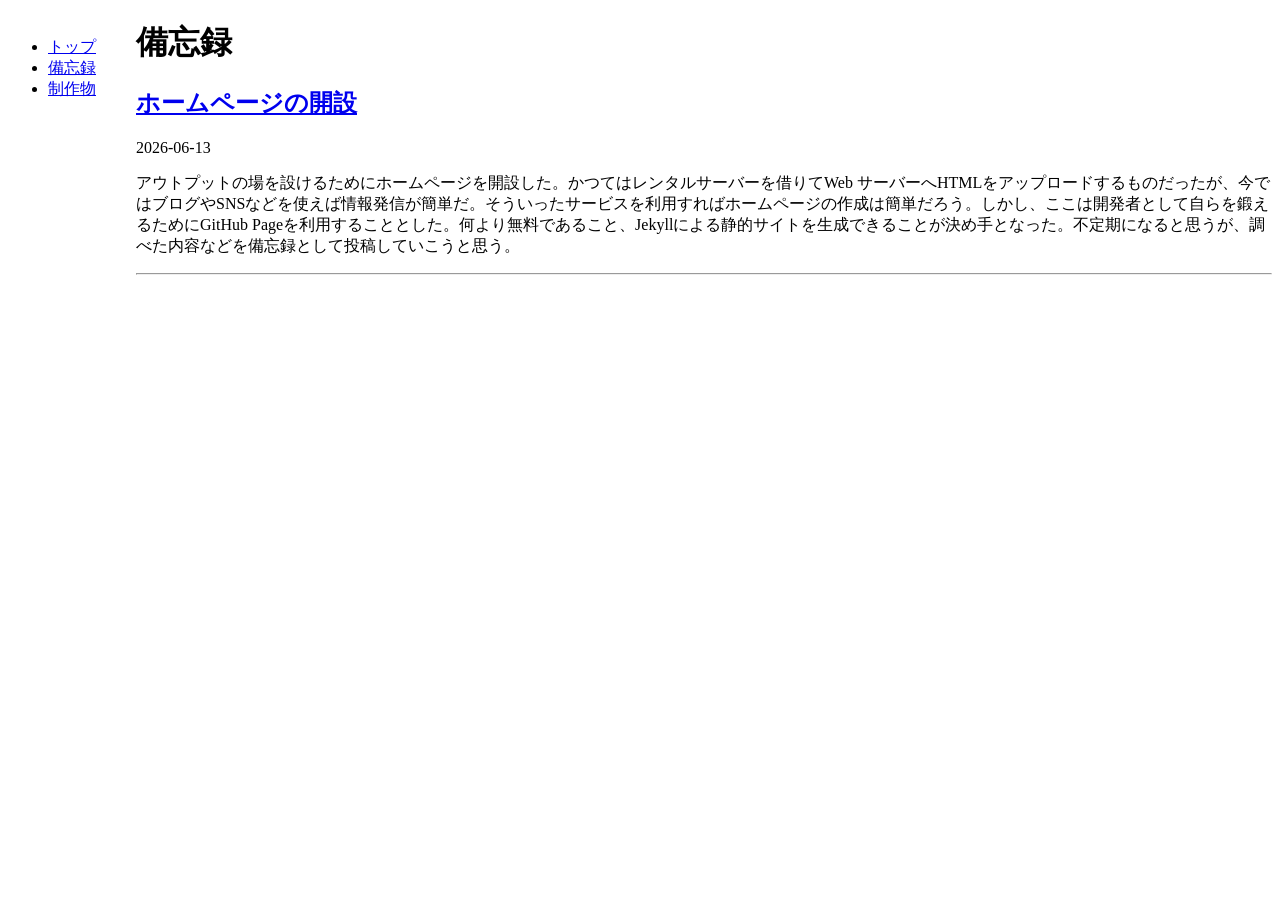
==== blog.html @ fd9753d3 "first commit" ====
<!doctype html>
<html>
<head>
<meta charset="utf-8">
<title>備忘録 - ハルのホームページ</title>
</head>
<body">
<div style="position: fixed; width: 128px;">
<nav>
<ul>

<li><a href="/">トップ</a>

<li><a href="/blog.html">備忘録</a>

<li><a href="/make.html">制作物</a>

</ul>
</nav>
</div>
<div style="padding-left: 128px;">
<h1>備忘録</h1>

<h2><a href="/2026/06/13/first-post.html">ホームページの開設</a></h2>
2026-06-13
<p>アウトプットの場を設けるためにホームページを開設した。かつてはレンタルサーバーを借りてWeb
サーバーへHTMLをアップロードするものだったが、今ではブログやSNSなどを使えば情報発信が簡単だ。そういったサービスを利用すればホームページの作成は簡単だろう。しかし、ここは開発者として自らを鍛えるためにGitHub Pageを利用することとした。何より無料であること、Jekyllによる静的サイトを生成できることが決め手となった。不定期になると思うが、調べた内容などを備忘録として投稿していこうと思う。</p>

<hr>


</div>
</body>
</html>
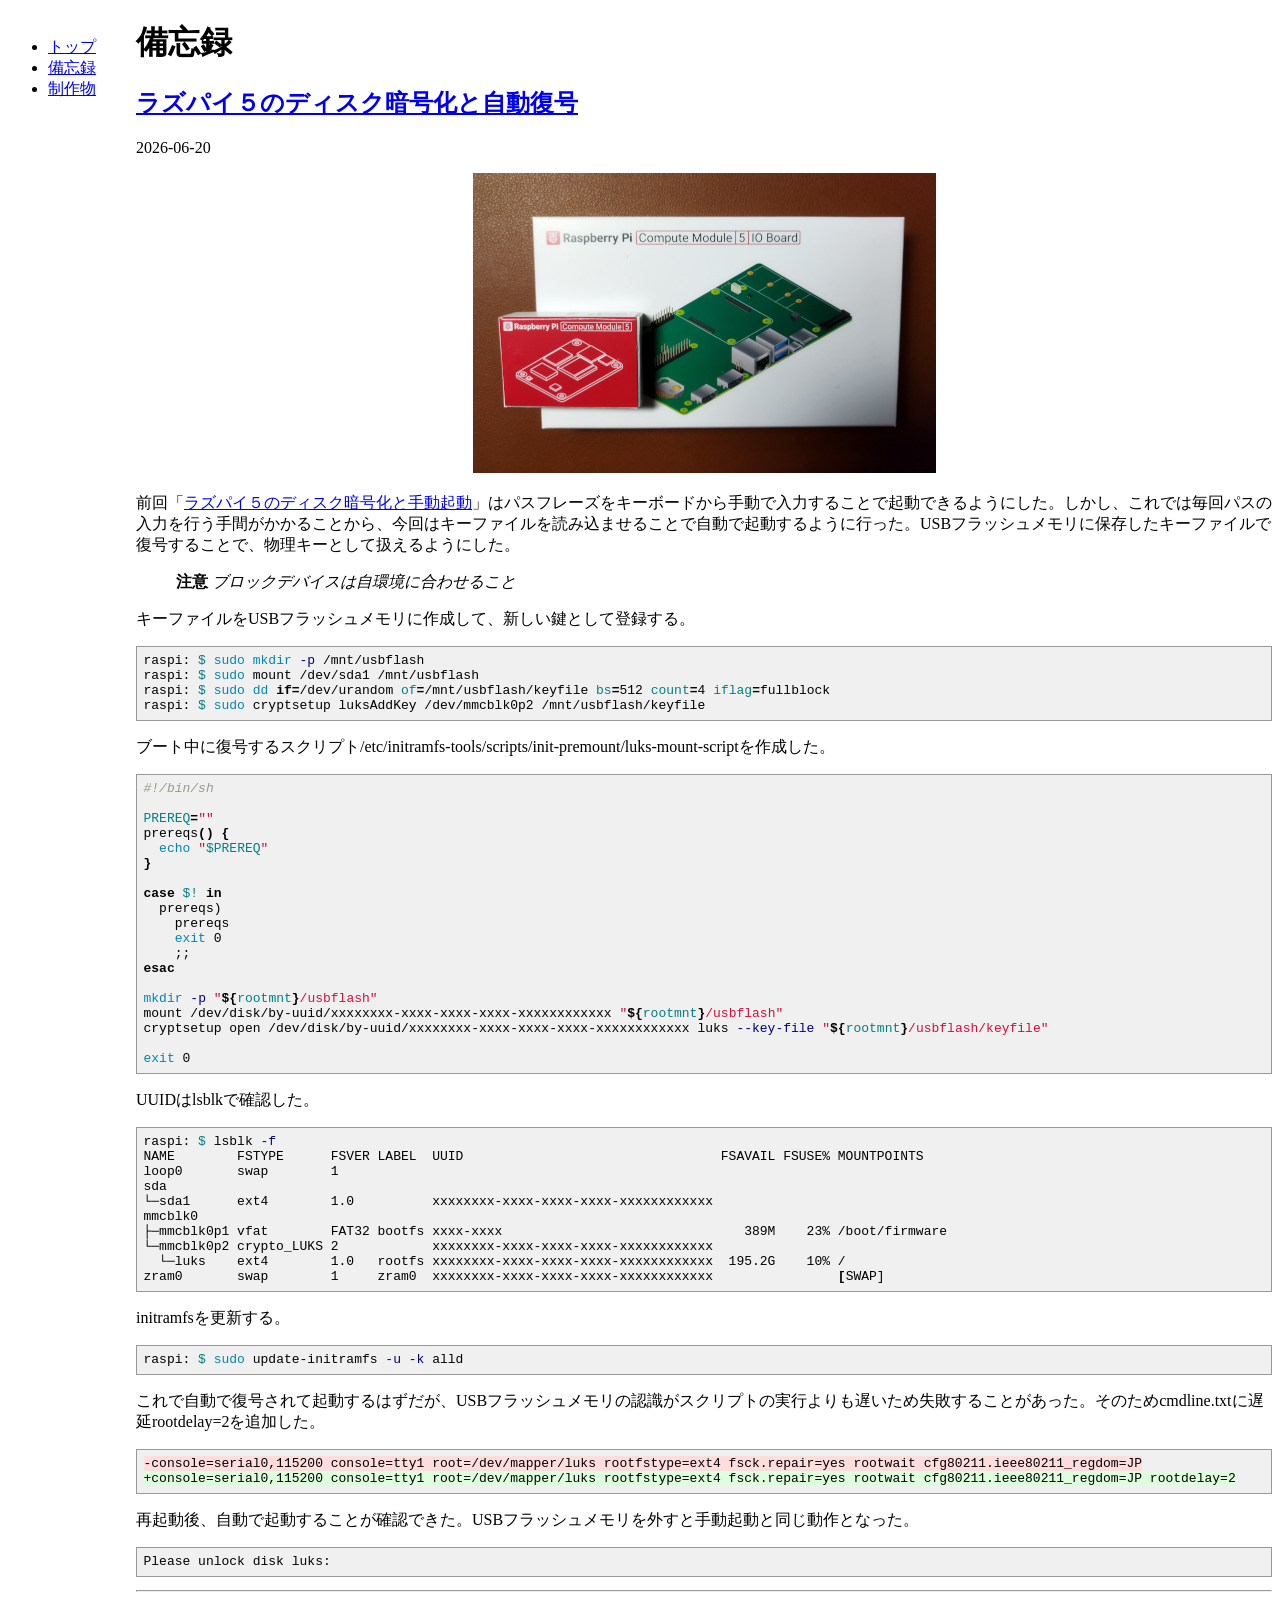
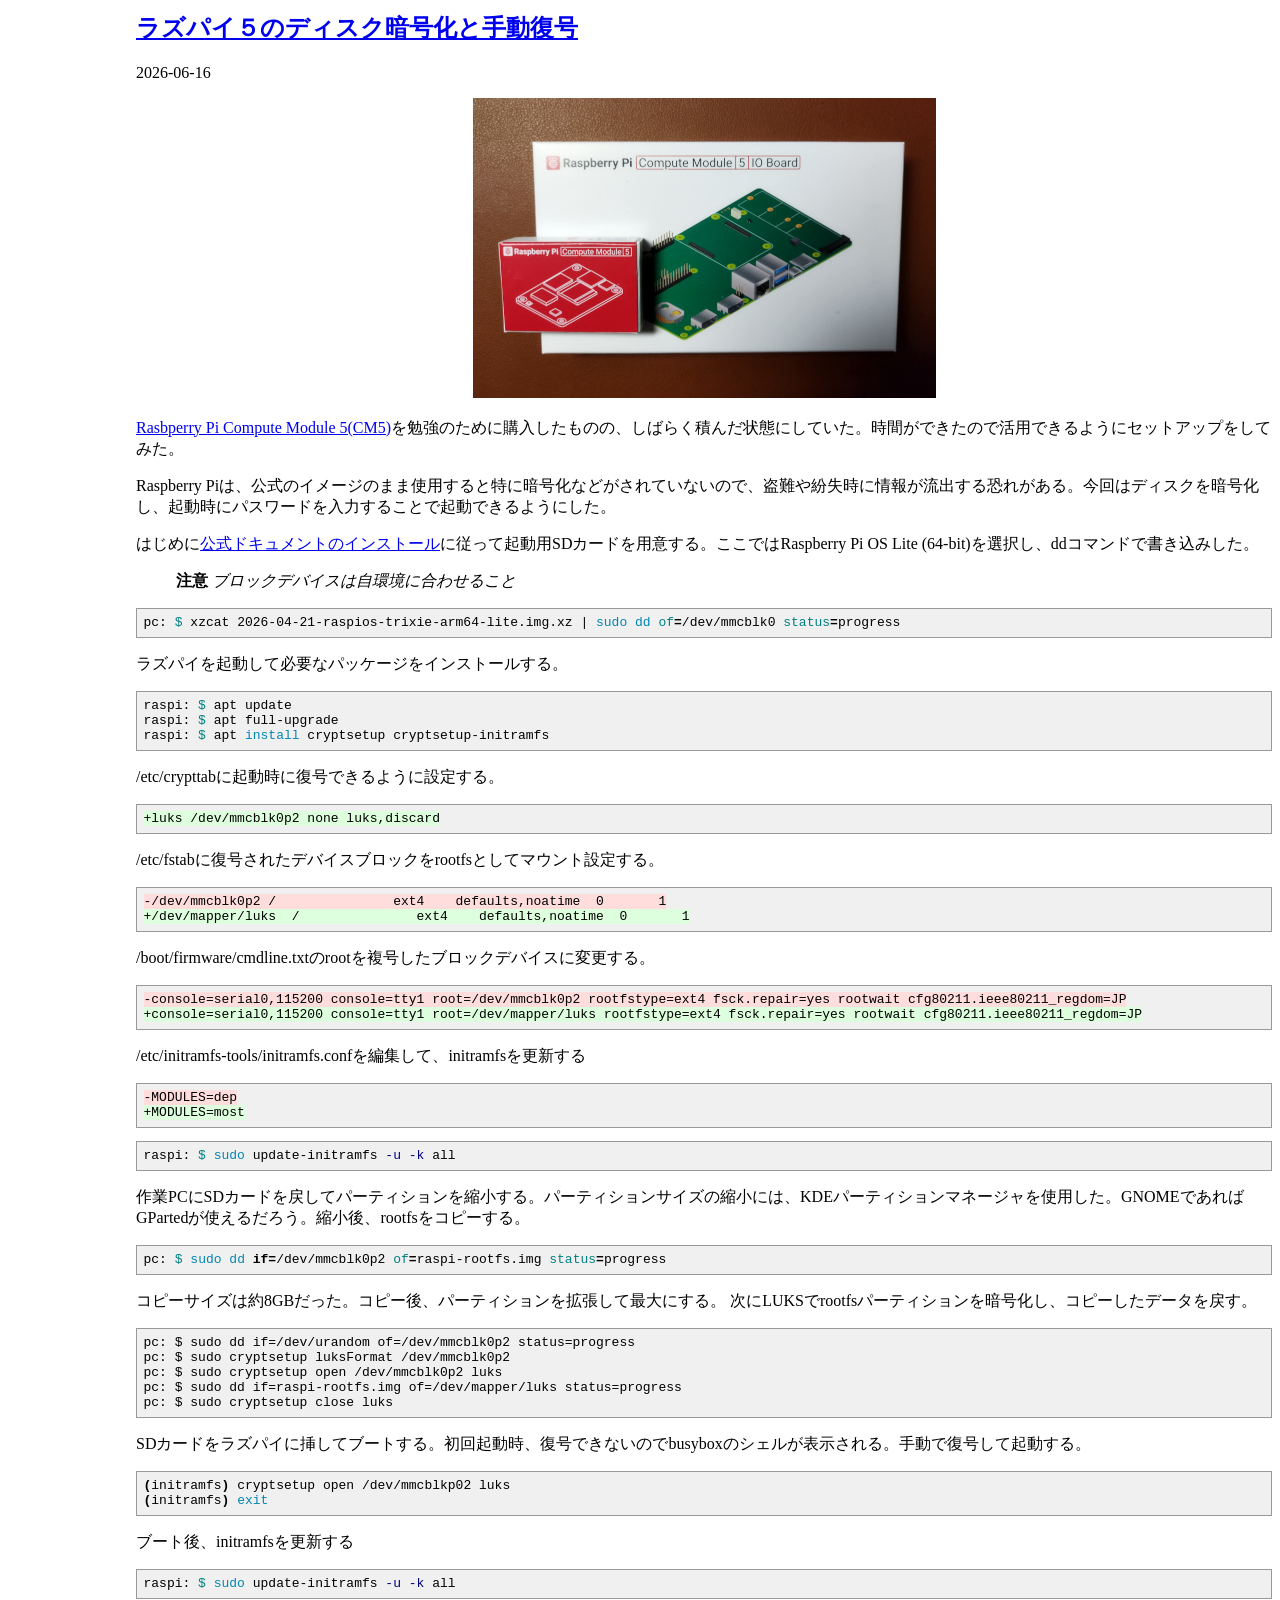
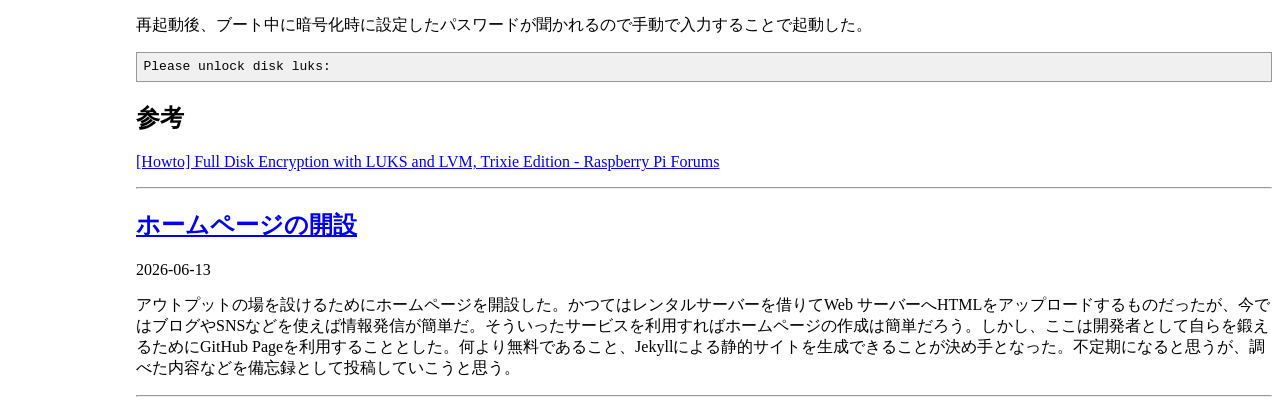
==== commit d6d43018: "備忘録に「ラズパイ５のディスク暗号化と自動復号」を投稿" ====
--- a/blog.html
+++ b/blog.html
@@ -3,6 +3,7 @@
 <head>
 <meta charset="utf-8">
 <title>備忘録 - ハルのホームページ</title>
+<link rel="stylesheet" href="/assets/css/styles.css">
 </head>
 <body">
 <div style="position: fixed; width: 128px;">
@@ -21,6 +22,133 @@
 <div style="padding-left: 128px;">
 <h1>備忘録</h1>
 
+<h2><a href="/2026/06/20/raspi5-auto-decryption-on-luks.html">ラズパイ５のディスク暗号化と自動復号</a></h2>
+2026-06-20
+<p align="center"><img src="/assets/images/box-of-raspi-cm5-and-io-board.jpg" alt="CM5とIOボード" /></p>
+
+<p>前回「<a href="/2026/06/16/raspi5-manual-decryption-on-luks.html">ラズパイ５のディスク暗号化と手動起動</a>」はパスフレーズをキーボードから手動で入力することで起動できるようにした。しかし、これでは毎回パスの入力を行う手間がかかることから、今回はキーファイルを読み込ませることで自動で起動するように行った。USBフラッシュメモリに保存したキーファイルで復号することで、物理キーとして扱えるようにした。</p>
+
+<blockquote>
+  <p><strong>注意</strong> <em>ブロックデバイスは自環境に合わせること</em></p>
+</blockquote>
+
+<p>キーファイルをUSBフラッシュメモリに作成して、新しい鍵として登録する。</p>
+<div class="language-bash highlighter-rouge"><div class="highlight"><pre class="highlight"><code>raspi: <span class="nv">$ </span><span class="nb">sudo mkdir</span> <span class="nt">-p</span> /mnt/usbflash
+raspi: <span class="nv">$ </span><span class="nb">sudo </span>mount /dev/sda1 /mnt/usbflash
+raspi: <span class="nv">$ </span><span class="nb">sudo dd </span><span class="k">if</span><span class="o">=</span>/dev/urandom <span class="nv">of</span><span class="o">=</span>/mnt/usbflash/keyfile <span class="nv">bs</span><span class="o">=</span>512 <span class="nv">count</span><span class="o">=</span>4 <span class="nv">iflag</span><span class="o">=</span>fullblock
+raspi: <span class="nv">$ </span><span class="nb">sudo </span>cryptsetup luksAddKey /dev/mmcblk0p2 /mnt/usbflash/keyfile
+</code></pre></div></div>
+<p>ブート中に復号するスクリプト/etc/initramfs-tools/scripts/init-premount/luks-mount-scriptを作成した。</p>
+<div class="language-bash highlighter-rouge"><div class="highlight"><pre class="highlight"><code><span class="c">#!/bin/sh</span>
+
+<span class="nv">PREREQ</span><span class="o">=</span><span class="s2">""</span>
+prereqs<span class="o">()</span> <span class="o">{</span>
+  <span class="nb">echo</span> <span class="s2">"</span><span class="nv">$PREREQ</span><span class="s2">"</span>
+<span class="o">}</span>
+
+<span class="k">case</span> <span class="nv">$!</span> <span class="k">in
+  </span>prereqs<span class="p">)</span>
+    prereqs
+    <span class="nb">exit </span>0
+    <span class="p">;;</span>
+<span class="k">esac</span>
+
+<span class="nb">mkdir</span> <span class="nt">-p</span> <span class="s2">"</span><span class="k">${</span><span class="nv">rootmnt</span><span class="k">}</span><span class="s2">/usbflash"</span>
+mount /dev/disk/by-uuid/xxxxxxxx-xxxx-xxxx-xxxx-xxxxxxxxxxxx <span class="s2">"</span><span class="k">${</span><span class="nv">rootmnt</span><span class="k">}</span><span class="s2">/usbflash"</span>
+cryptsetup open /dev/disk/by-uuid/xxxxxxxx-xxxx-xxxx-xxxx-xxxxxxxxxxxx luks <span class="nt">--key-file</span> <span class="s2">"</span><span class="k">${</span><span class="nv">rootmnt</span><span class="k">}</span><span class="s2">/usbflash/keyfile"</span>
+
+<span class="nb">exit </span>0
+</code></pre></div></div>
+<p>UUIDはlsblkで確認した。</p>
+<div class="language-bash highlighter-rouge"><div class="highlight"><pre class="highlight"><code>raspi: <span class="nv">$ </span>lsblk <span class="nt">-f</span>
+NAME        FSTYPE      FSVER LABEL  UUID                                 FSAVAIL FSUSE% MOUNTPOINTS
+loop0       swap        1                                                                
+sda                                                                                      
+└─sda1      ext4        1.0          xxxxxxxx-xxxx-xxxx-xxxx-xxxxxxxxxxxx                
+mmcblk0                                                                                  
+├─mmcblk0p1 vfat        FAT32 bootfs xxxx-xxxx                               389M    23% /boot/firmware
+└─mmcblk0p2 crypto_LUKS 2            xxxxxxxx-xxxx-xxxx-xxxx-xxxxxxxxxxxx                
+  └─luks    ext4        1.0   rootfs xxxxxxxx-xxxx-xxxx-xxxx-xxxxxxxxxxxx  195.2G    10% /
+zram0       swap        1     zram0  xxxxxxxx-xxxx-xxxx-xxxx-xxxxxxxxxxxx                <span class="o">[</span>SWAP]
+</code></pre></div></div>
+<p>initramfsを更新する。</p>
+<div class="language-bash highlighter-rouge"><div class="highlight"><pre class="highlight"><code>raspi: <span class="nv">$ </span><span class="nb">sudo </span>update-initramfs <span class="nt">-u</span> <span class="nt">-k</span> alld
+</code></pre></div></div>
+<p>これで自動で復号されて起動するはずだが、USBフラッシュメモリの認識がスクリプトの実行よりも遅いため失敗することがあった。そのためcmdline.txtに遅延rootdelay=2を追加した。</p>
+<div class="language-diff highlighter-rouge"><div class="highlight"><pre class="highlight"><code><span class="gd">-console=serial0,115200 console=tty1 root=/dev/mapper/luks rootfstype=ext4 fsck.repair=yes rootwait cfg80211.ieee80211_regdom=JP
+</span><span class="gi">+console=serial0,115200 console=tty1 root=/dev/mapper/luks rootfstype=ext4 fsck.repair=yes rootwait cfg80211.ieee80211_regdom=JP rootdelay=2
+</span></code></pre></div></div>
+<p>再起動後、自動で起動することが確認できた。USBフラッシュメモリを外すと手動起動と同じ動作となった。</p>
+<div class="language-shell highlighter-rouge"><div class="highlight"><pre class="highlight"><code>Please unlock disk luks:
+</code></pre></div></div>
+
+<hr>
+
+<h2><a href="/2026/06/16/raspi5-manual-decryption-on-luks.html">ラズパイ５のディスク暗号化と手動復号</a></h2>
+2026-06-16
+<p align="center"><img src="/assets/images/box-of-raspi-cm5-and-io-board.jpg" alt="CM5とIOボード" /></p>
+
+<p><a href="https://www.raspberrypi.com/products/compute-module-5/">Rasbperry Pi Compute Module 5(CM5)</a>を勉強のために購入したものの、しばらく積んだ状態にしていた。時間ができたので活用できるようにセットアップをしてみた。</p>
+
+<p>Raspberry Piは、公式のイメージのまま使用すると特に暗号化などがされていないので、盗難や紛失時に情報が流出する恐れがある。今回はディスクを暗号化し、起動時にパスワードを入力することで起動できるようにした。</p>
+
+<p>はじめに<a href="https://www.raspberrypi.com/documentation/computers/getting-started.html#imager-install">公式ドキュメントのインストール</a>に従って起動用SDカードを用意する。ここではRaspberry Pi OS Lite (64-bit)を選択し、ddコマンドで書き込みした。</p>
+
+<blockquote>
+  <p><strong>注意</strong> <em>ブロックデバイスは自環境に合わせること</em></p>
+</blockquote>
+
+<div class="language-bash highlighter-rouge"><div class="highlight"><pre class="highlight"><code>pc: <span class="nv">$ </span>xzcat 2026-04-21-raspios-trixie-arm64-lite.img.xz | <span class="nb">sudo dd </span><span class="nv">of</span><span class="o">=</span>/dev/mmcblk0 <span class="nv">status</span><span class="o">=</span>progress
+</code></pre></div></div>
+<p>ラズパイを起動して必要なパッケージをインストールする。</p>
+<div class="language-bash highlighter-rouge"><div class="highlight"><pre class="highlight"><code>raspi: <span class="nv">$ </span>apt update
+raspi: <span class="nv">$ </span>apt full-upgrade
+raspi: <span class="nv">$ </span>apt <span class="nb">install </span>cryptsetup cryptsetup-initramfs
+</code></pre></div></div>
+<p>/etc/crypttabに起動時に復号できるように設定する。</p>
+<div class="language-diff highlighter-rouge"><div class="highlight"><pre class="highlight"><code><span class="gi">+luks /dev/mmcblk0p2 none luks,discard
+</span></code></pre></div></div>
+<p>/etc/fstabに復号されたデバイスブロックをrootfsとしてマウント設定する。</p>
+<div class="language-diff highlighter-rouge"><div class="highlight"><pre class="highlight"><code><span class="gd">-/dev/mmcblk0p2 /               ext4    defaults,noatime  0       1
+</span><span class="gi">+/dev/mapper/luks  /               ext4    defaults,noatime  0       1
+</span></code></pre></div></div>
+<p>/boot/firmware/cmdline.txtのrootを複号したブロックデバイスに変更する。</p>
+<div class="language-diff highlighter-rouge"><div class="highlight"><pre class="highlight"><code><span class="gd">-console=serial0,115200 console=tty1 root=/dev/mmcblk0p2 rootfstype=ext4 fsck.repair=yes rootwait cfg80211.ieee80211_regdom=JP
+</span><span class="gi">+console=serial0,115200 console=tty1 root=/dev/mapper/luks rootfstype=ext4 fsck.repair=yes rootwait cfg80211.ieee80211_regdom=JP
+</span></code></pre></div></div>
+<p>/etc/initramfs-tools/initramfs.confを編集して、initramfsを更新する</p>
+<div class="language-diff highlighter-rouge"><div class="highlight"><pre class="highlight"><code><span class="gd">-MODULES=dep
+</span><span class="gi">+MODULES=most
+</span></code></pre></div></div>
+<div class="language-bash highlighter-rouge"><div class="highlight"><pre class="highlight"><code>raspi: <span class="nv">$ </span><span class="nb">sudo </span>update-initramfs <span class="nt">-u</span> <span class="nt">-k</span> all
+</code></pre></div></div>
+<p>作業PCにSDカードを戻してパーティションを縮小する。パーティションサイズの縮小には、KDEパーティションマネージャを使用した。GNOMEであればGPartedが使えるだろう。縮小後、rootfsをコピーする。</p>
+<div class="language-bash highlighter-rouge"><div class="highlight"><pre class="highlight"><code>pc: <span class="nv">$ </span><span class="nb">sudo dd </span><span class="k">if</span><span class="o">=</span>/dev/mmcblk0p2 <span class="nv">of</span><span class="o">=</span>raspi-rootfs.img <span class="nv">status</span><span class="o">=</span>progress
+</code></pre></div></div>
+<p>コピーサイズは約8GBだった。コピー後、パーティションを拡張して最大にする。
+次にLUKSでrootfsパーティションを暗号化し、コピーしたデータを戻す。</p>
+<div class="language-plaintext highlighter-rouge"><div class="highlight"><pre class="highlight"><code>pc: $ sudo dd if=/dev/urandom of=/dev/mmcblk0p2 status=progress
+pc: $ sudo cryptsetup luksFormat /dev/mmcblk0p2
+pc: $ sudo cryptsetup open /dev/mmcblk0p2 luks
+pc: $ sudo dd if=raspi-rootfs.img of=/dev/mapper/luks status=progress
+pc: $ sudo cryptsetup close luks
+</code></pre></div></div>
+<p>SDカードをラズパイに挿してブートする。初回起動時、復号できないのでbusyboxのシェルが表示される。手動で復号して起動する。</p>
+<div class="language-bash highlighter-rouge"><div class="highlight"><pre class="highlight"><code><span class="o">(</span>initramfs<span class="o">)</span> cryptsetup open /dev/mmcblkp02 luks
+<span class="o">(</span>initramfs<span class="o">)</span> <span class="nb">exit</span>
+</code></pre></div></div>
+<p>ブート後、initramfsを更新する</p>
+<div class="language-bash highlighter-rouge"><div class="highlight"><pre class="highlight"><code>raspi: <span class="nv">$ </span><span class="nb">sudo </span>update-initramfs <span class="nt">-u</span> <span class="nt">-k</span> all
+</code></pre></div></div>
+<p>再起動後、ブート中に暗号化時に設定したパスワードが聞かれるので手動で入力することで起動した。</p>
+<div class="language-shell highlighter-rouge"><div class="highlight"><pre class="highlight"><code>Please unlock disk luks:
+</code></pre></div></div>
+
+<h2 id="参考">参考</h2>
+<p><a href="https://forums.raspberrypi.com/viewtopic.php?t=395799">[Howto] Full Disk Encryption with LUKS and LVM, Trixie Edition - Raspberry Pi Forums</a></p>
+
+<hr>
+
 <h2><a href="/2026/06/13/first-post.html">ホームページの開設</a></h2>
 2026-06-13
 <p>アウトプットの場を設けるためにホームページを開設した。かつてはレンタルサーバーを借りてWeb
--- a/assets/css/styles.css
+++ b/assets/css/styles.css
@@ -0,0 +1 @@
+@import "highlight.css"
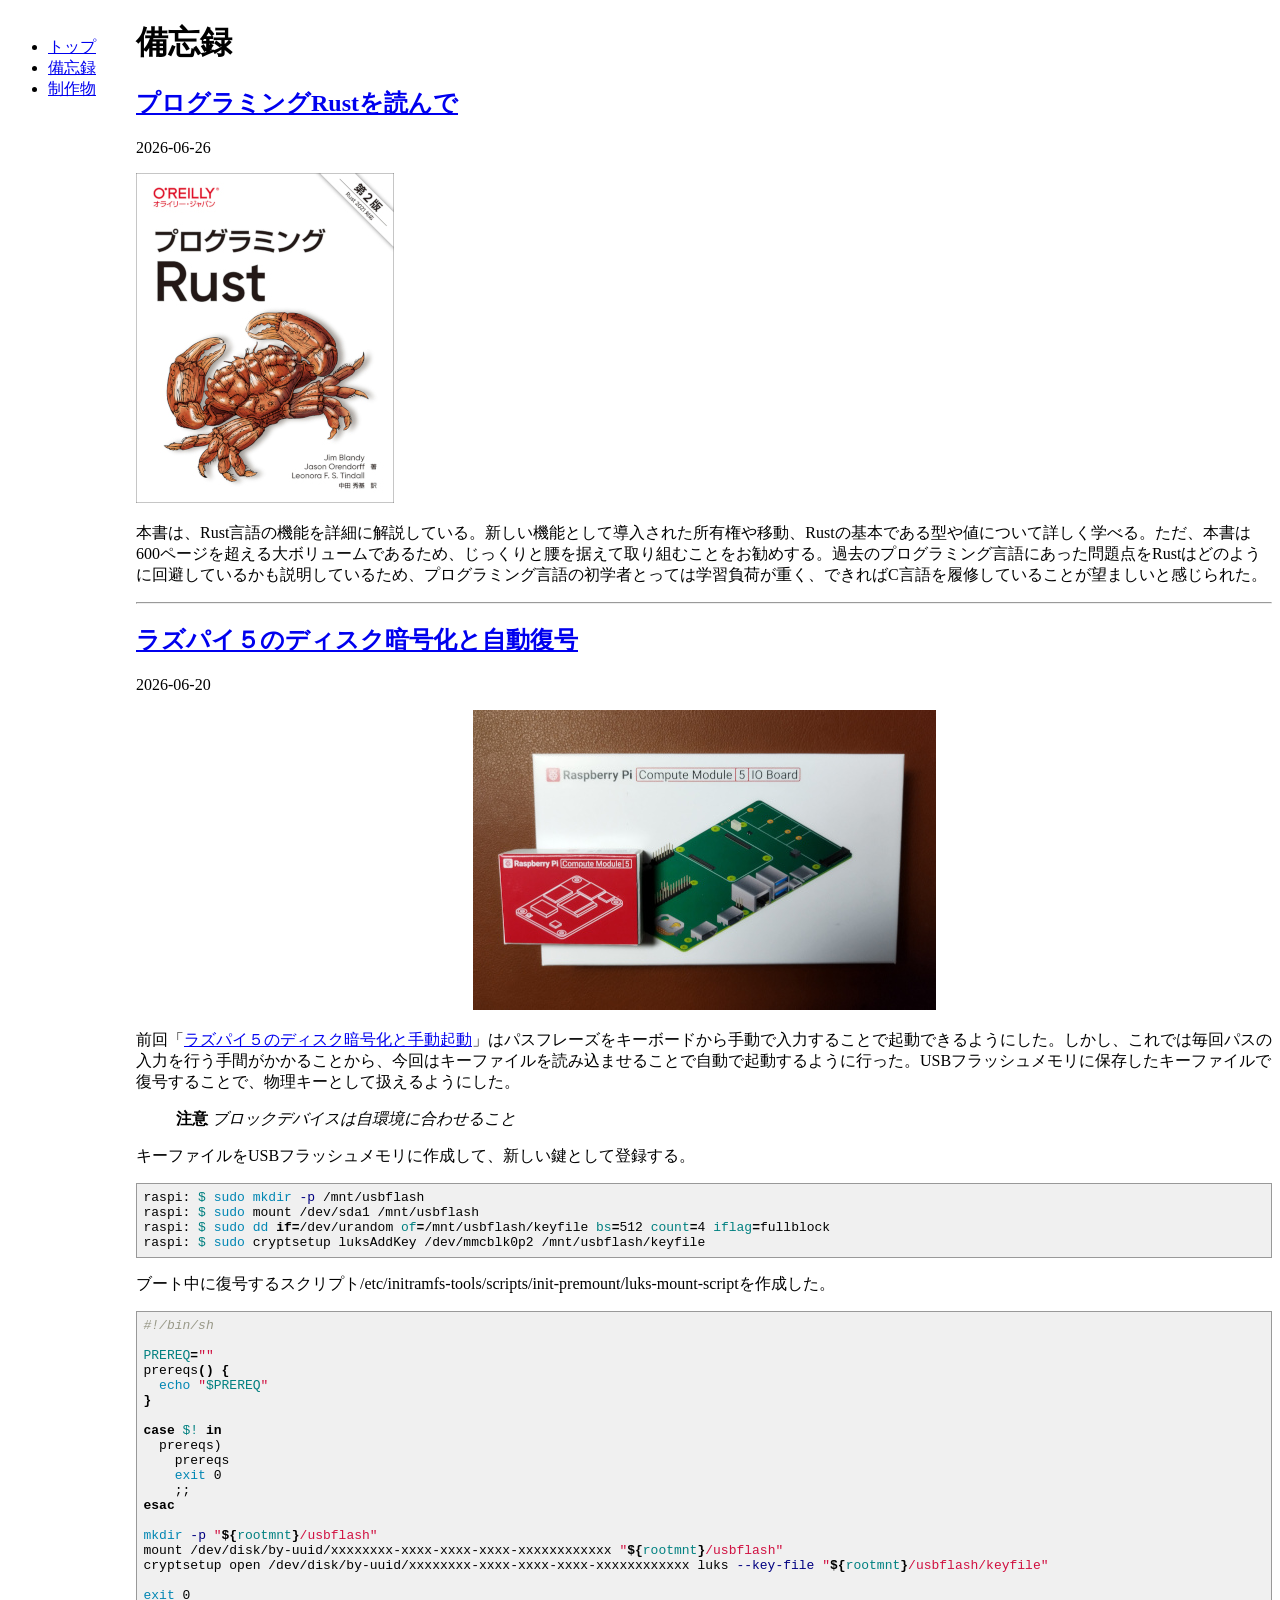
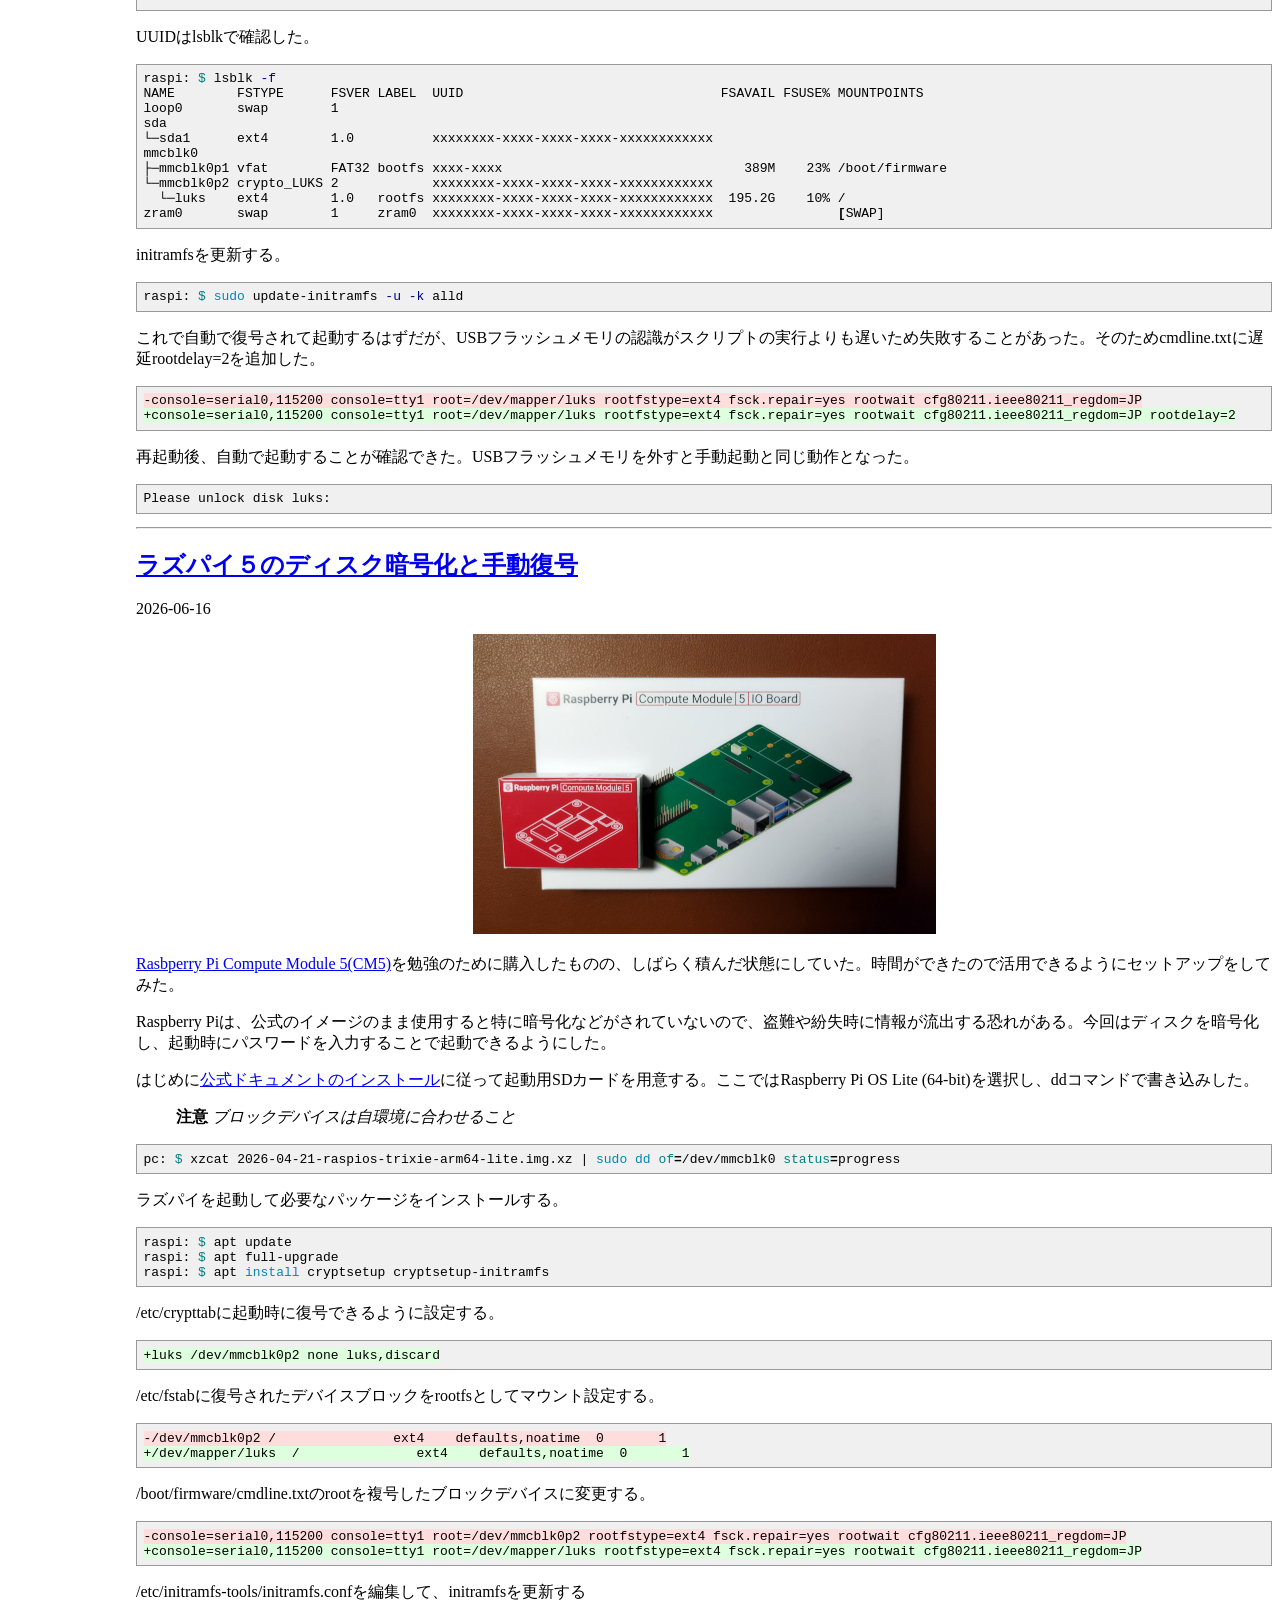
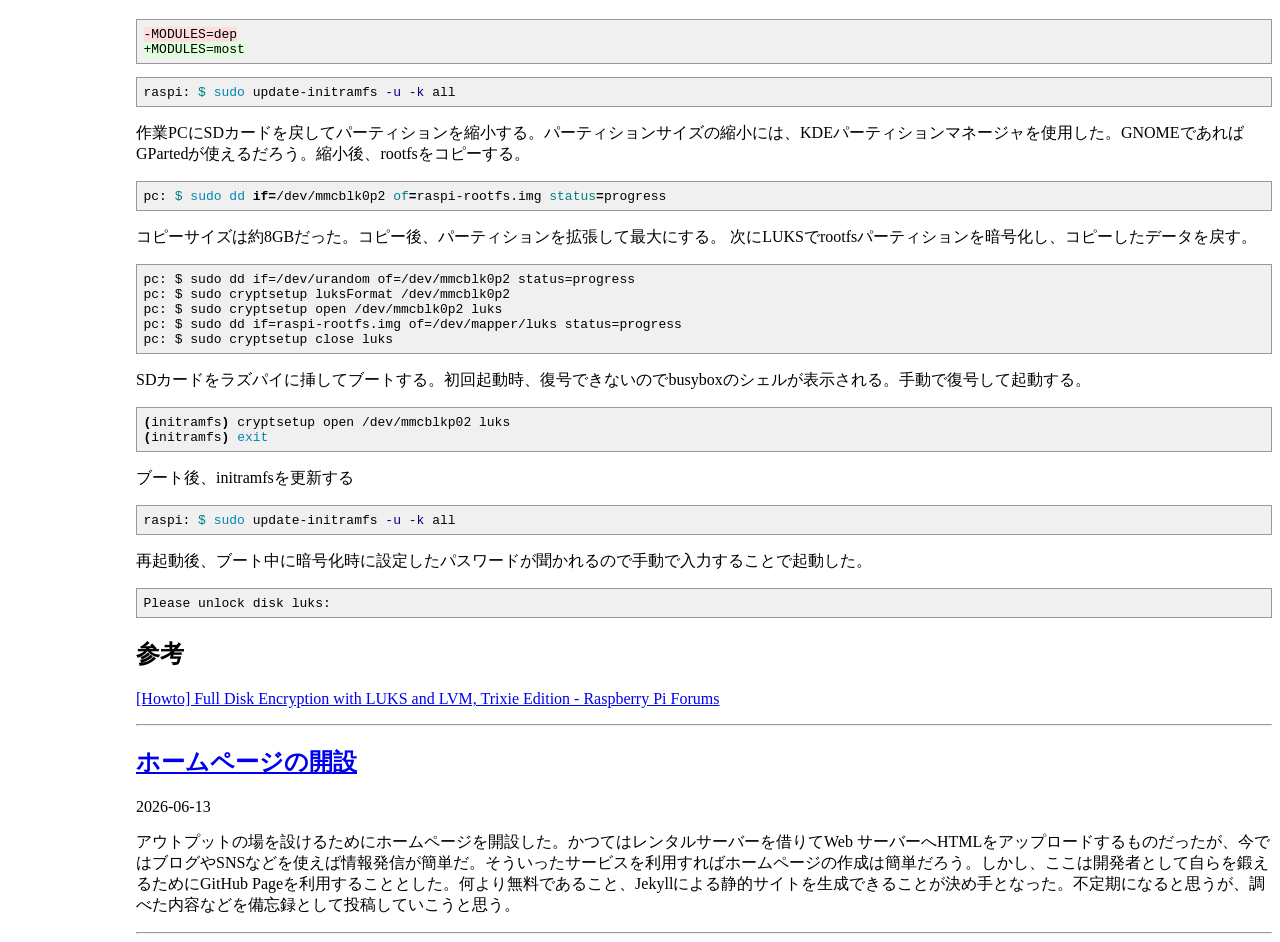
==== commit 1663ac16: "備忘録に「プログラミングRustを読んで」を追加" ====
--- a/blog.html
+++ b/blog.html
@@ -21,6 +21,14 @@
 </div>
 <div style="padding-left: 128px;">
 <h1>備忘録</h1>
+
+<h2><a href="/2026/06/26/learn-programming-rust.html">プログラミングRustを読んで</a></h2>
+2026-06-26
+<p><a href="https://www.oreilly.co.jp/books/9784873119786/"><img src="/assets/images/programming-rust.jpg" alt="programming-rust" /></a></p>
+
+<p>本書は、Rust言語の機能を詳細に解説している。新しい機能として導入された所有権や移動、Rustの基本である型や値について詳しく学べる。ただ、本書は600ページを超える大ボリュームであるため、じっくりと腰を据えて取り組むことをお勧めする。過去のプログラミング言語にあった問題点をRustはどのように回避しているかも説明しているため、プログラミング言語の初学者とっては学習負荷が重く、できればC言語を履修していることが望ましいと感じられた。</p>
+
+<hr>
 
 <h2><a href="/2026/06/20/raspi5-auto-decryption-on-luks.html">ラズパイ５のディスク暗号化と自動復号</a></h2>
 2026-06-20
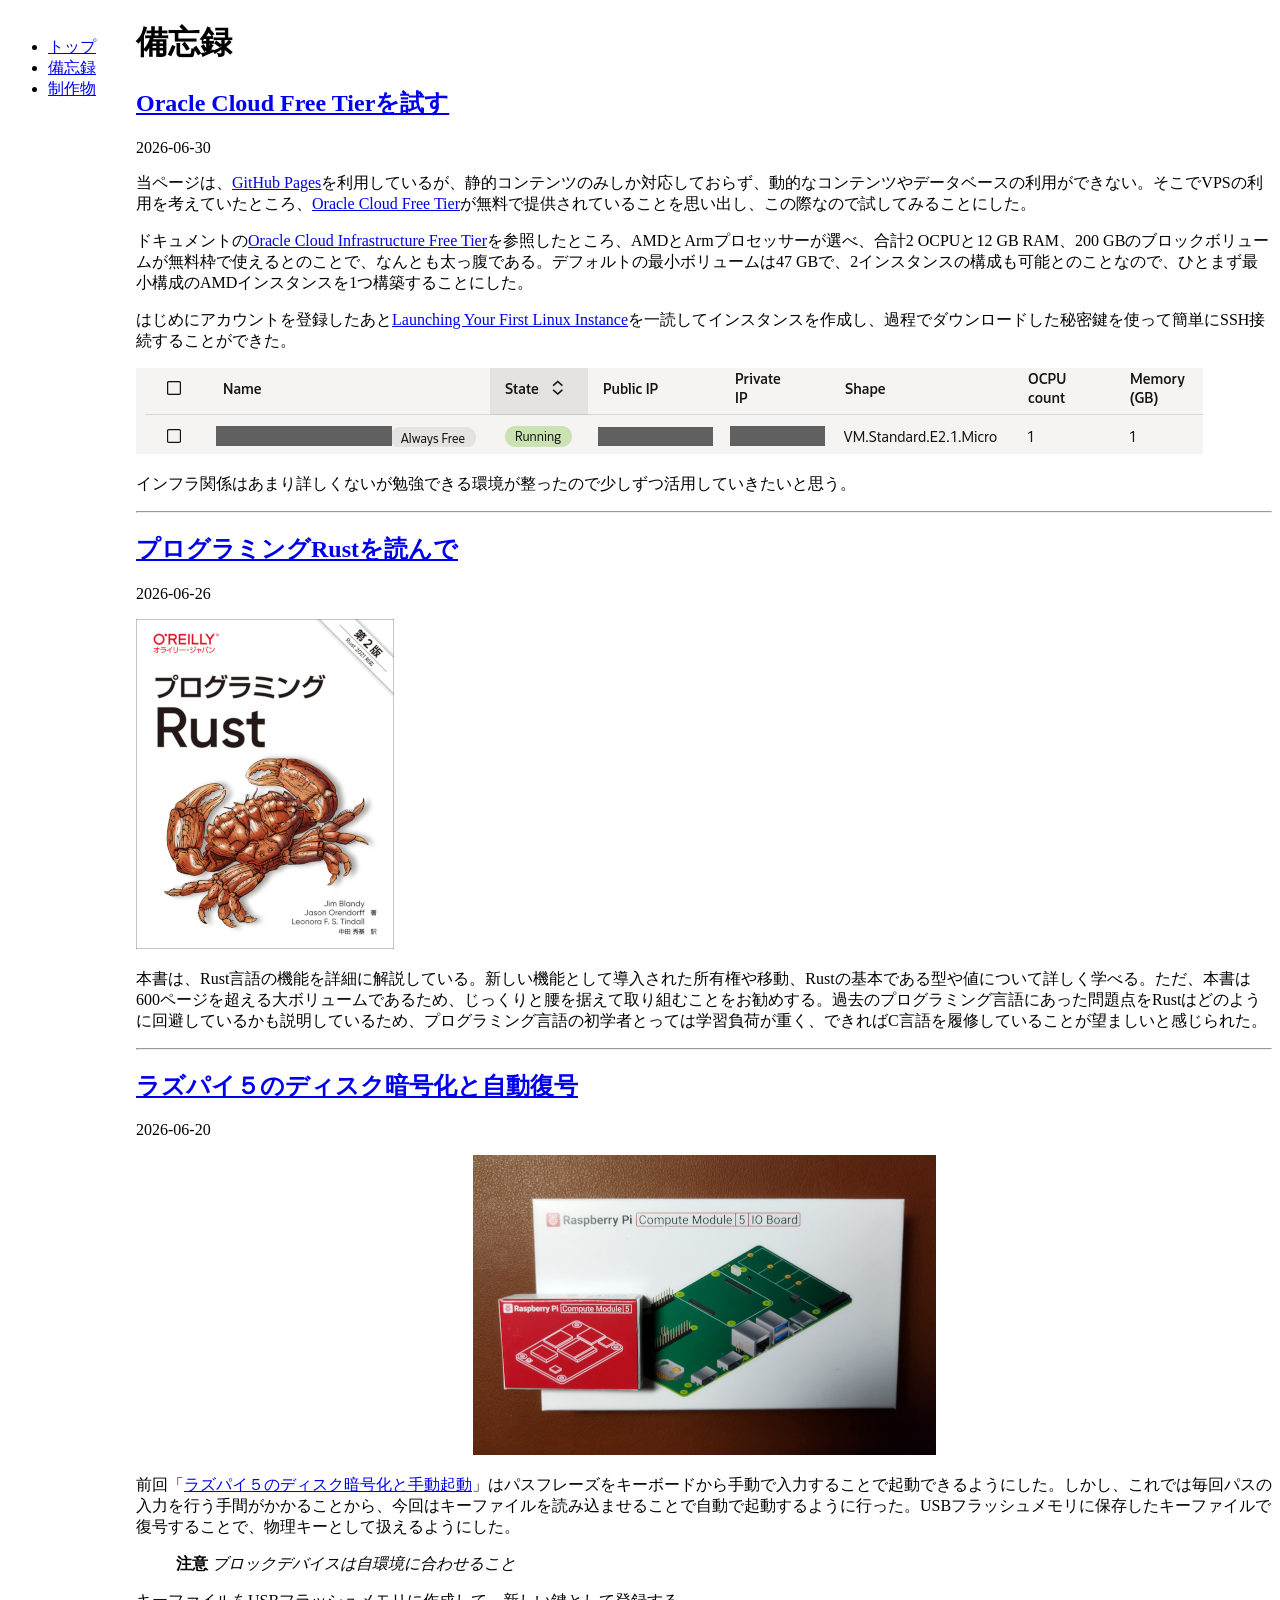
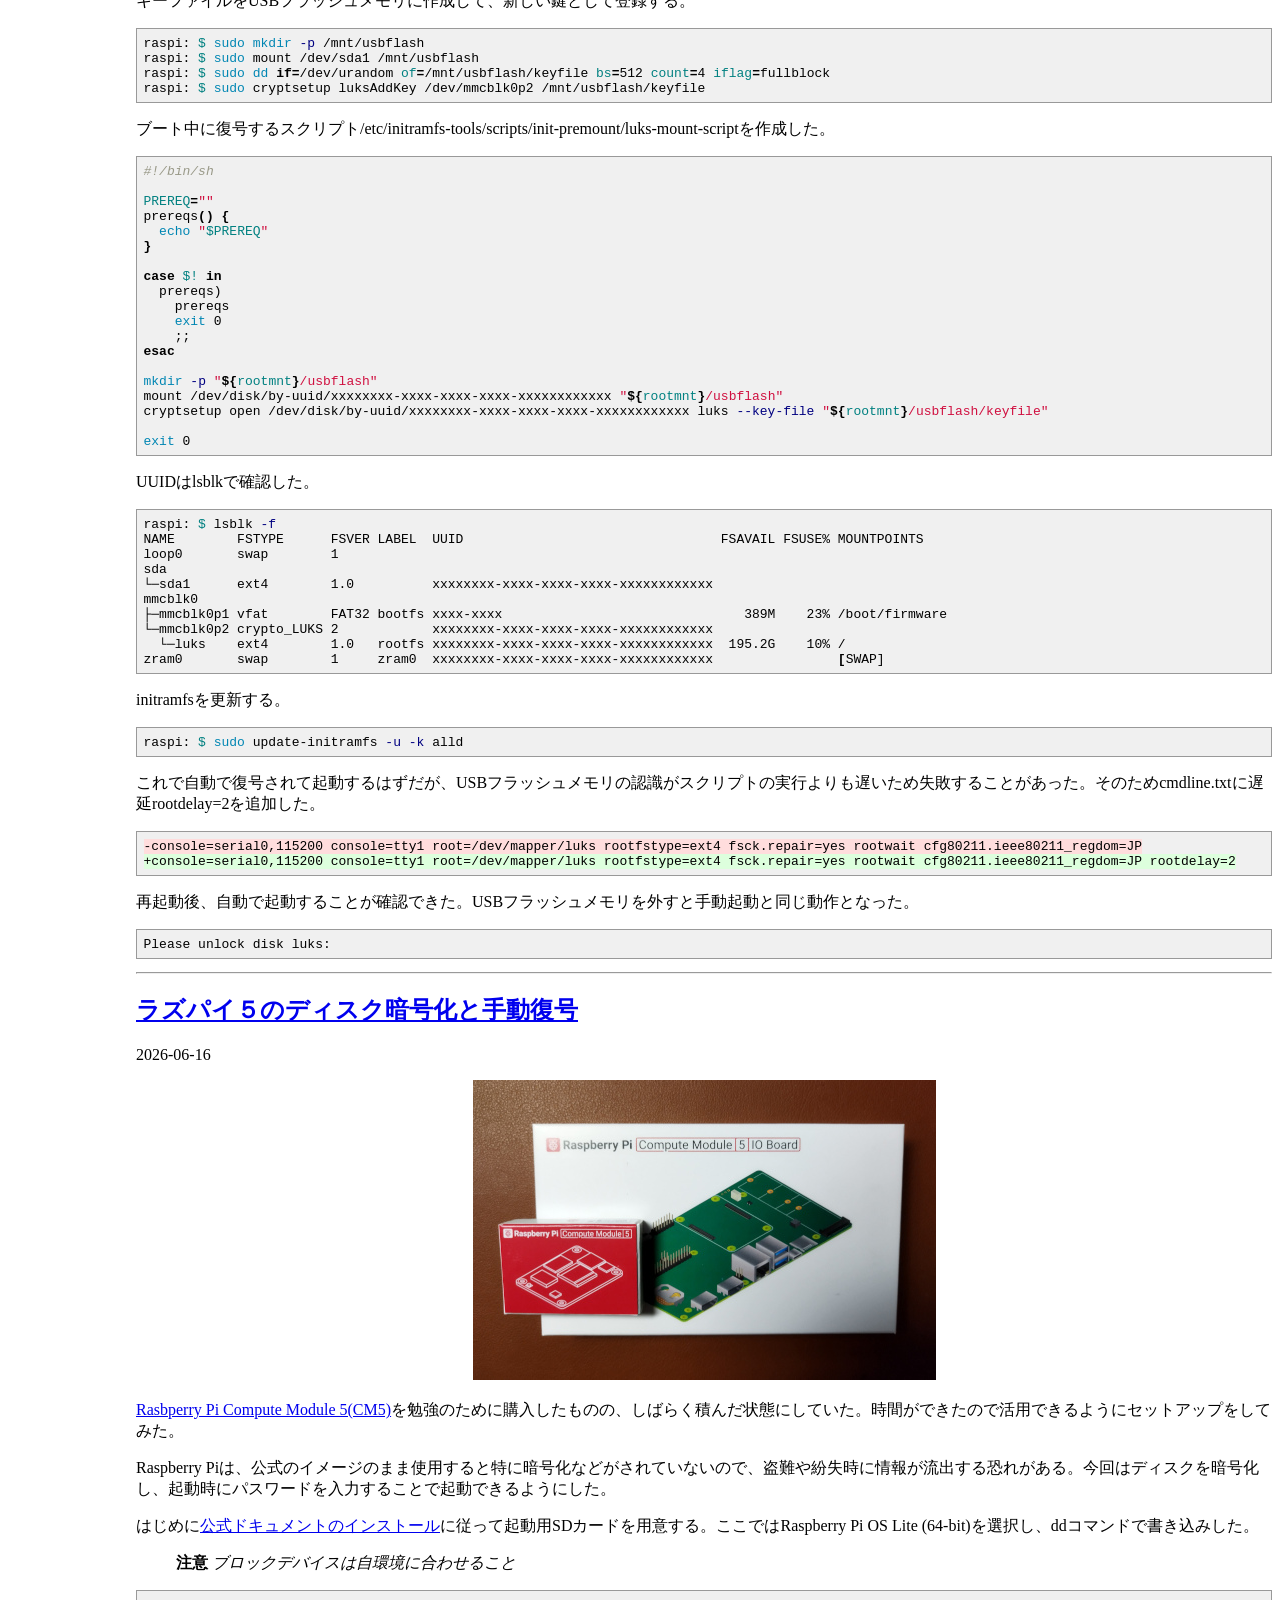
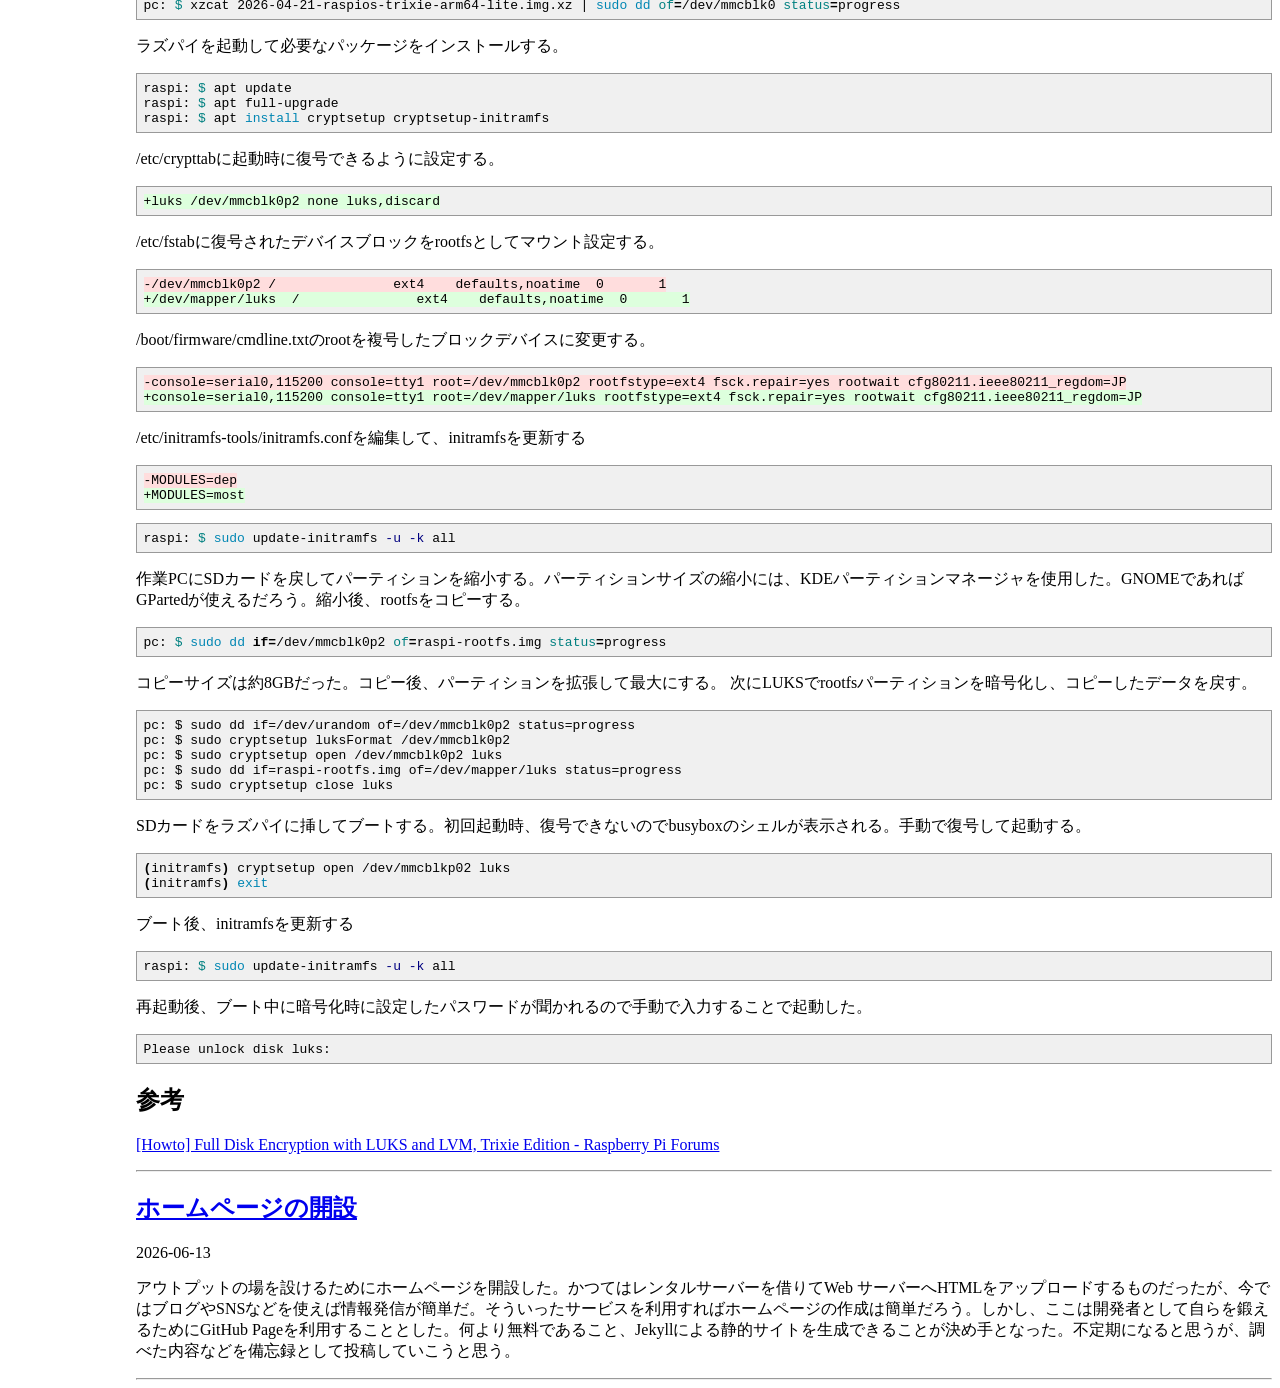
==== commit 3b3ea7dd: "備忘録に「Oracle Cloud Free Tierを試す」を追加" ====
--- a/blog.html
+++ b/blog.html
@@ -21,6 +21,20 @@
 </div>
 <div style="padding-left: 128px;">
 <h1>備忘録</h1>
+
+<h2><a href="/2026/06/30/oracle-cloud-free-tier.html">Oracle Cloud Free Tierを試す</a></h2>
+2026-06-30
+<p>当ページは、<a href="https://docs.github.com/ja/pages">GitHub Pages</a>を利用しているが、静的コンテンツのみしか対応しておらず、動的なコンテンツやデータベースの利用ができない。そこでVPSの利用を考えていたところ、<a href="https://www.oracle.com/jp/cloud/free/">Oracle Cloud Free Tier</a>が無料で提供されていることを思い出し、この際なので試してみることにした。</p>
+
+<p>ドキュメントの<a href="https://docs.oracle.com/en-us/iaas/Content/FreeTier/freetier.htm">Oracle Cloud Infrastructure Free Tier</a>を参照したところ、AMDとArmプロセッサーが選べ、合計2 OCPUと12 GB RAM、200 GBのブロックボリュームが無料枠で使えるとのことで、なんとも太っ腹である。デフォルトの最小ボリュームは47 GBで、2インスタンスの構成も可能とのことなので、ひとまず最小構成のAMDインスタンスを1つ構築することにした。</p>
+
+<p>はじめにアカウントを登録したあと<a href="https://docs.oracle.com/en-us/iaas/Content/Compute/tutorials/first-linux-instance/overview.htm">Launching Your First Linux Instance</a>を一読してインスタンスを作成し、過程でダウンロードした秘密鍵を使って簡単にSSH接続することができた。</p>
+
+<p><img src="/assets/images/oracle-cloud-instance.png" alt="Running" /></p>
+
+<p>インフラ関係はあまり詳しくないが勉強できる環境が整ったので少しずつ活用していきたいと思う。</p>
+
+<hr>
 
 <h2><a href="/2026/06/26/learn-programming-rust.html">プログラミングRustを読んで</a></h2>
 2026-06-26
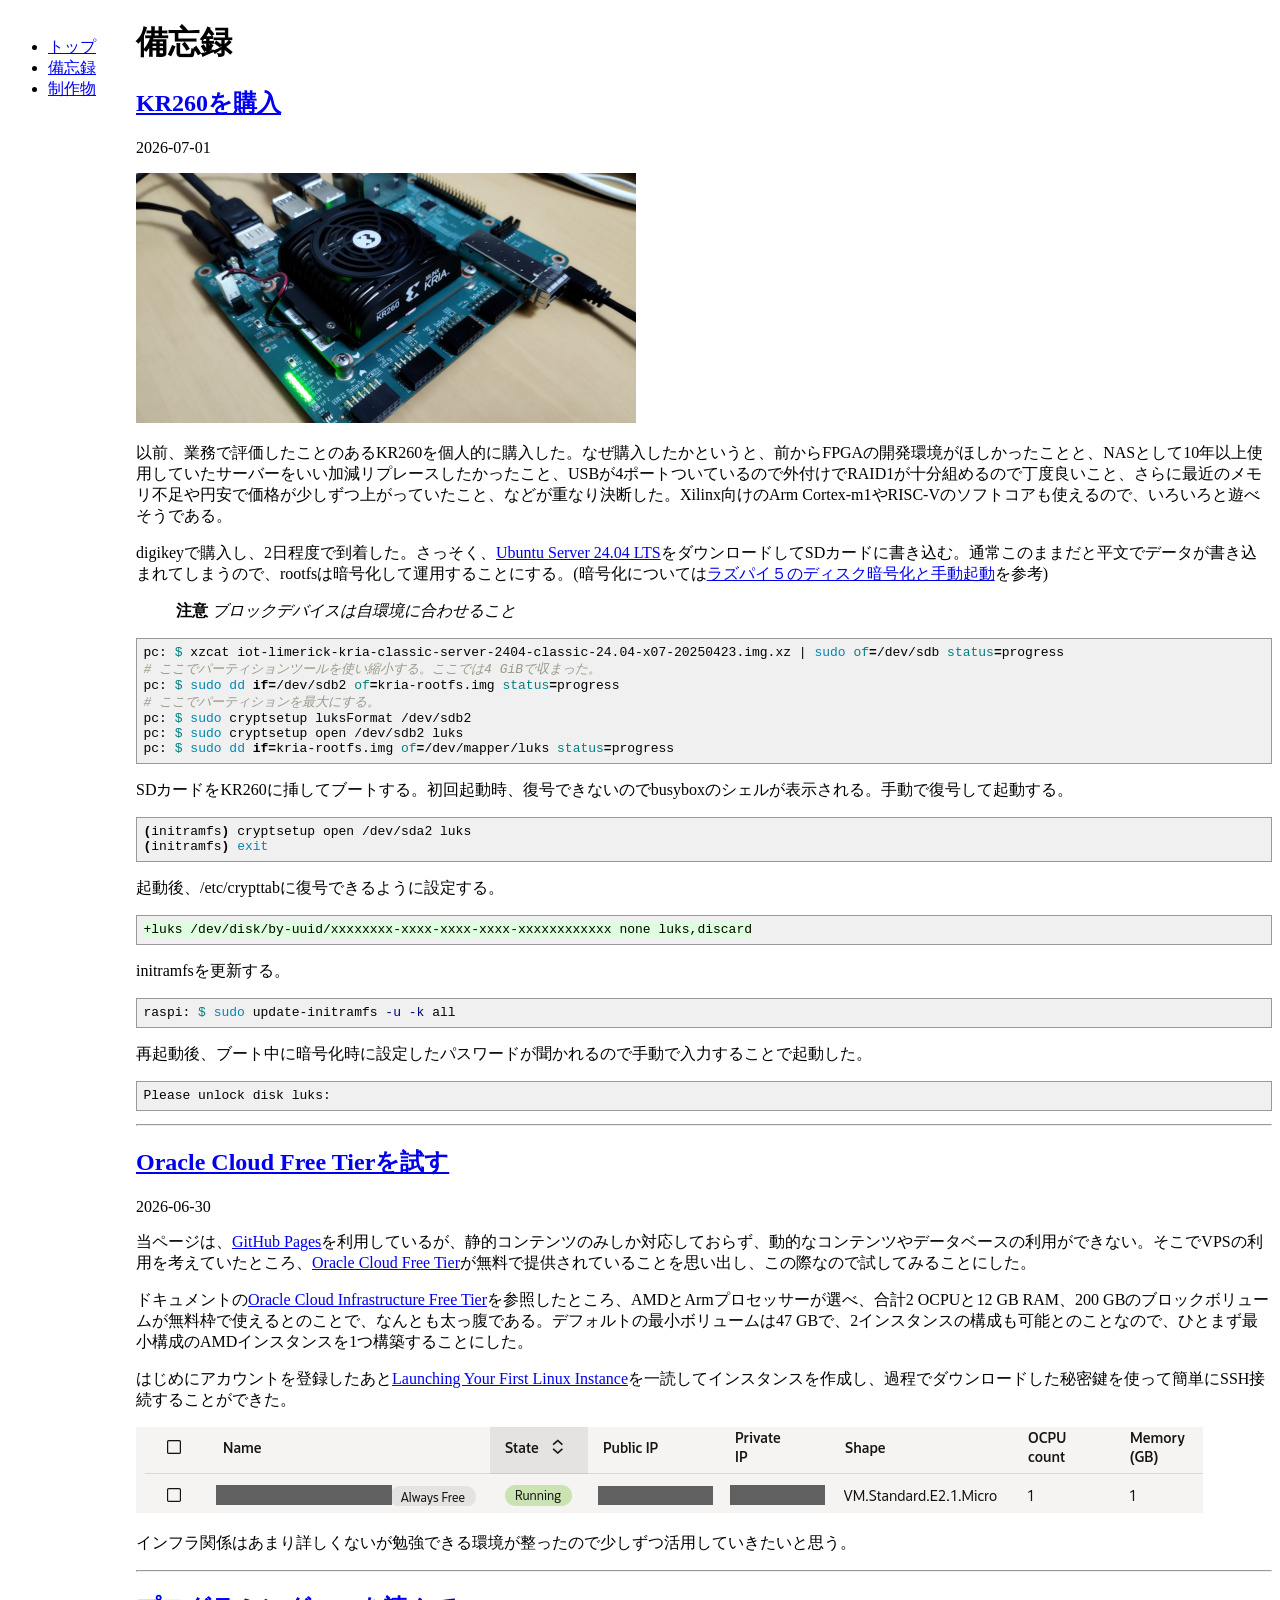
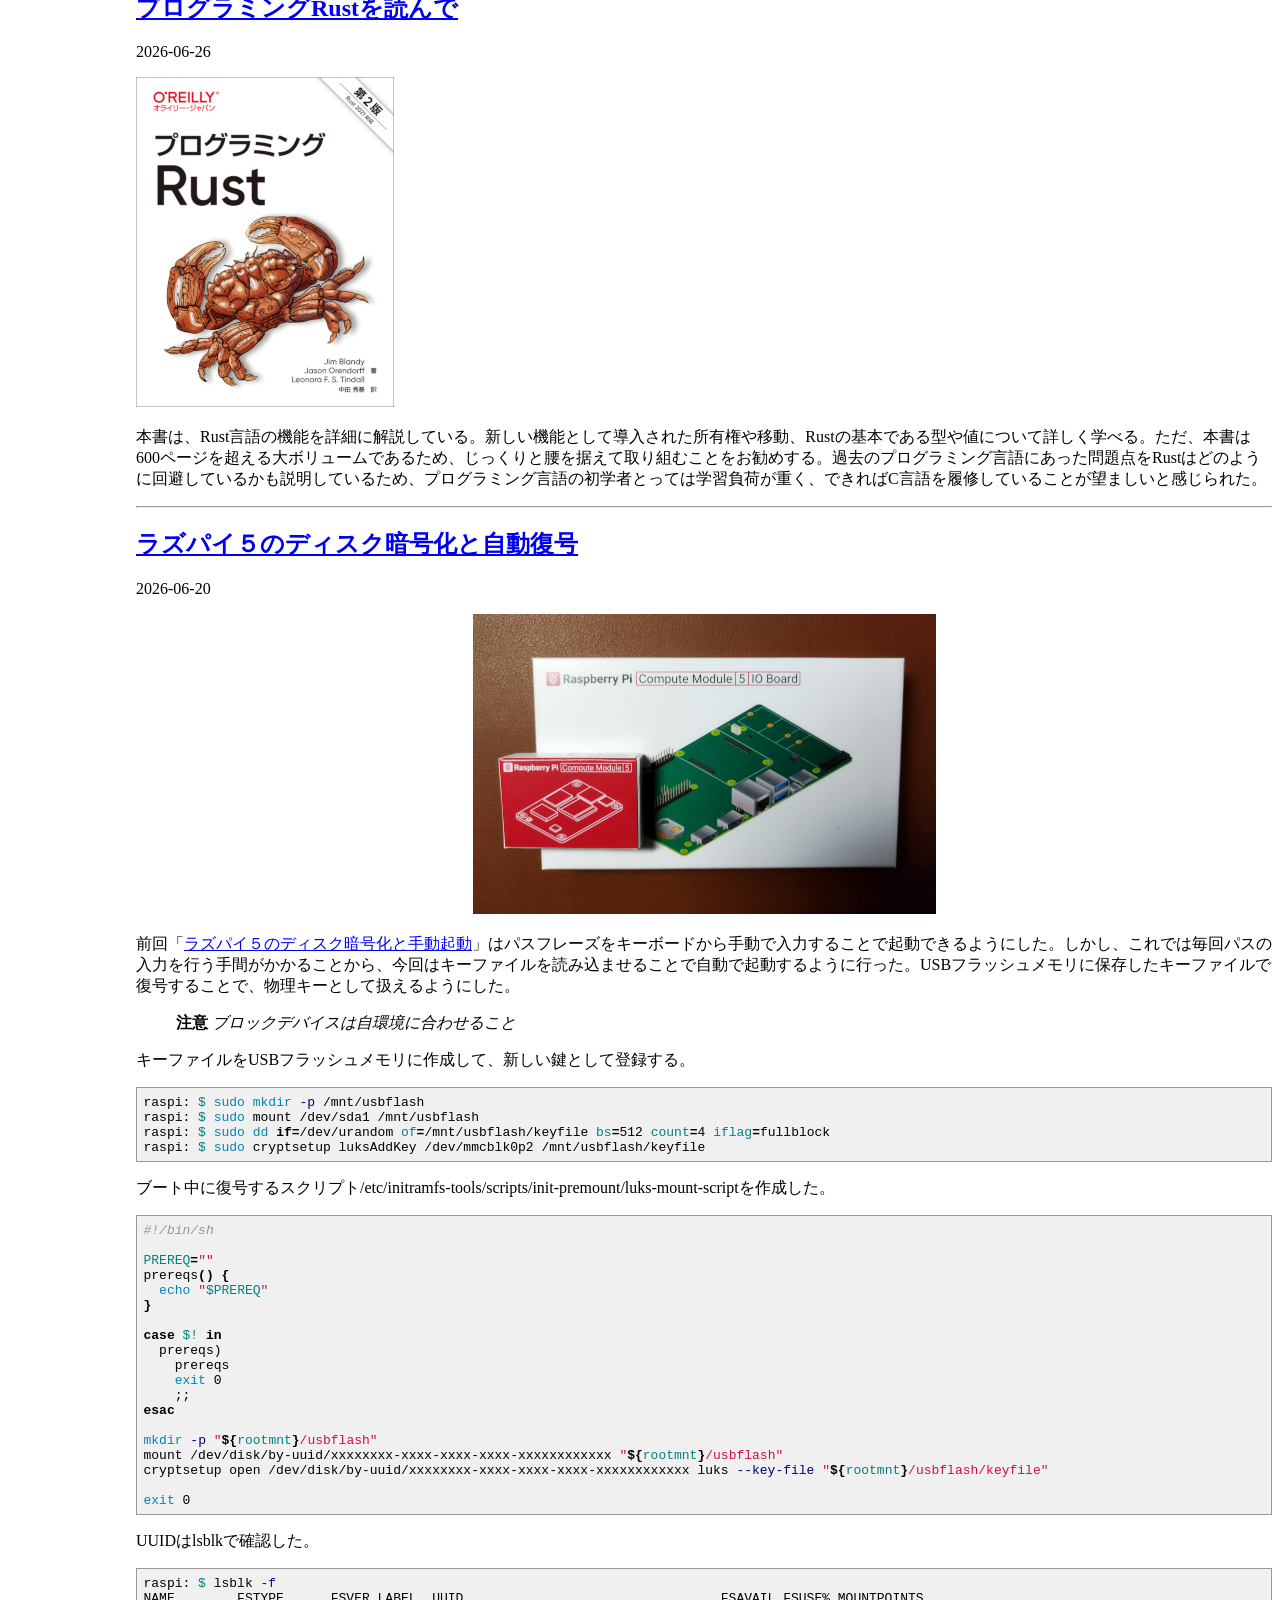
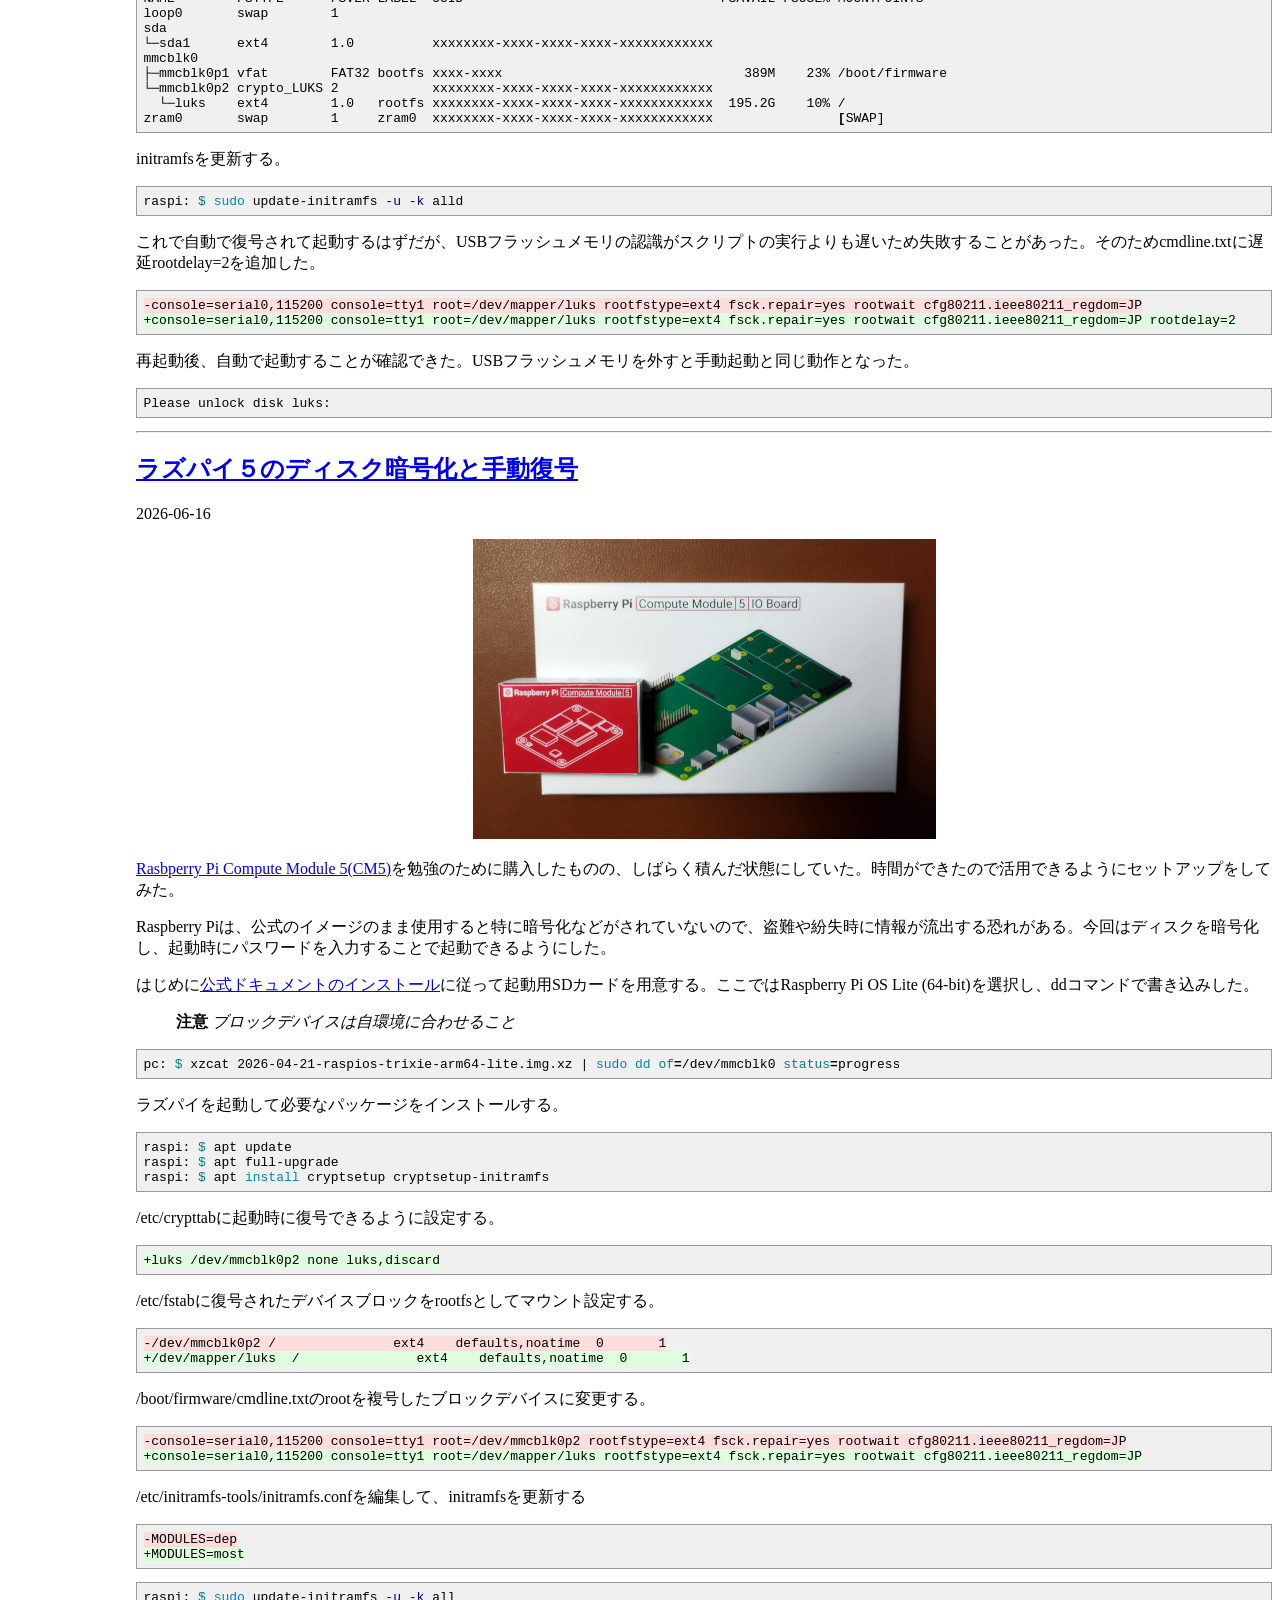
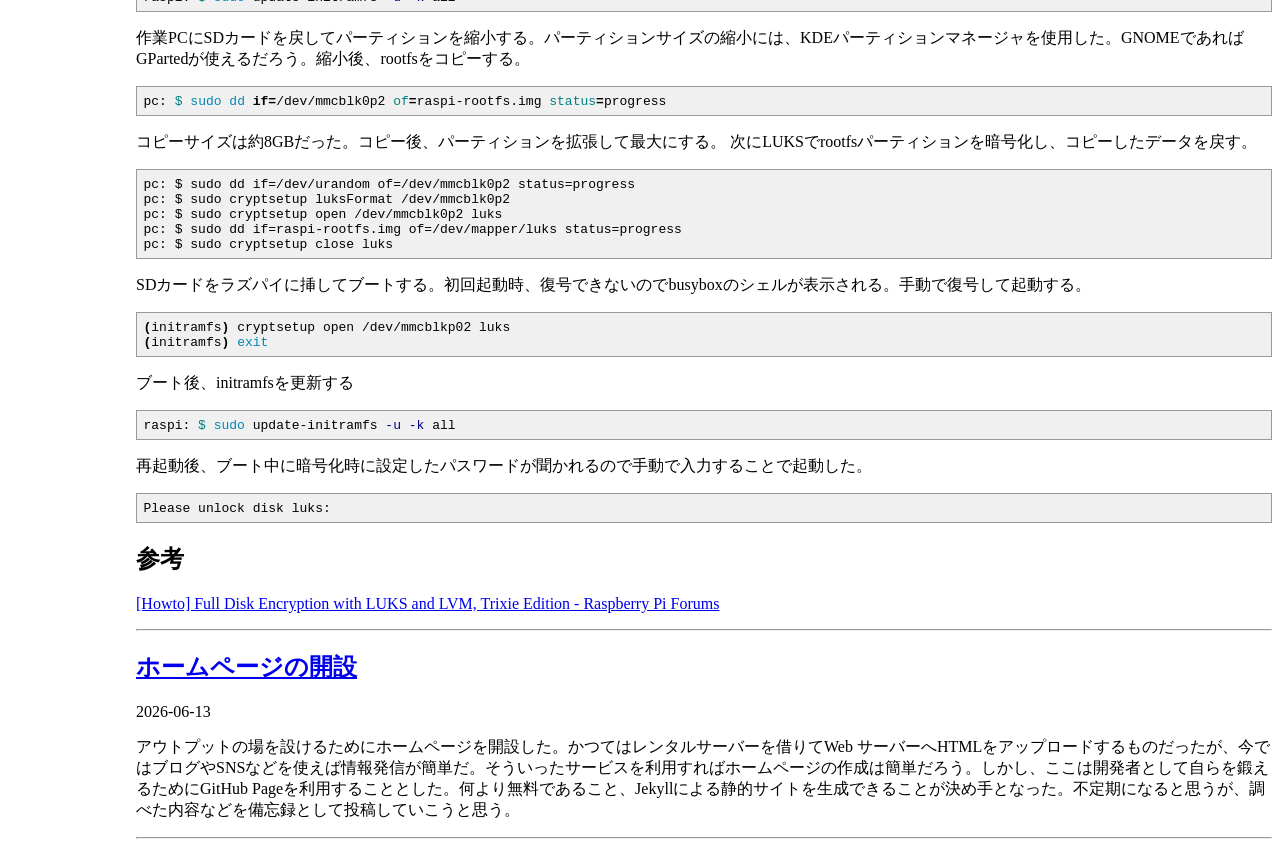
==== commit 9ac5000a: "備忘録に「KR260を購入」を追加" ====
--- a/blog.html
+++ b/blog.html
@@ -22,6 +22,42 @@
 <div style="padding-left: 128px;">
 <h1>備忘録</h1>
 
+<h2><a href="/2026/07/01/bought-kr260.html">KR260を購入</a></h2>
+2026-07-01
+<p><img src="/assets/images/kr260.jpg" alt="KR260" /></p>
+
+<p>以前、業務で評価したことのあるKR260を個人的に購入した。なぜ購入したかというと、前からFPGAの開発環境がほしかったことと、NASとして10年以上使用していたサーバーをいい加減リプレースしたかったこと、USBが4ポートついているので外付けでRAID1が十分組めるので丁度良いこと、さらに最近のメモリ不足や円安で価格が少しずつ上がっていたこと、などが重なり決断した。Xilinx向けのArm Cortex-m1やRISC-Vのソフトコアも使えるので、いろいろと遊べそうである。</p>
+
+<p>digikeyで購入し、2日程度で到着した。さっそく、<a href="https://ubuntu.com/download/amd#kria-k26">Ubuntu Server 24.04 LTS</a>をダウンロードしてSDカードに書き込む。通常このままだと平文でデータが書き込まれてしまうので、rootfsは暗号化して運用することにする。(暗号化については<a href="/2026/06/16/raspi5-manual-decryption-on-luks.html">ラズパイ５のディスク暗号化と手動起動</a>を参考)</p>
+
+<blockquote>
+  <p><strong>注意</strong> <em>ブロックデバイスは自環境に合わせること</em></p>
+</blockquote>
+
+<div class="language-bash highlighter-rouge"><div class="highlight"><pre class="highlight"><code>pc: <span class="nv">$ </span>xzcat iot-limerick-kria-classic-server-2404-classic-24.04-x07-20250423.img.xz | <span class="nb">sudo </span><span class="nv">of</span><span class="o">=</span>/dev/sdb <span class="nv">status</span><span class="o">=</span>progress
+<span class="c"># ここでパーティションツールを使い縮小する。ここでは4 GiBで収まった。</span>
+pc: <span class="nv">$ </span><span class="nb">sudo dd </span><span class="k">if</span><span class="o">=</span>/dev/sdb2 <span class="nv">of</span><span class="o">=</span>kria-rootfs.img <span class="nv">status</span><span class="o">=</span>progress
+<span class="c"># ここでパーティションを最大にする。</span>
+pc: <span class="nv">$ </span><span class="nb">sudo </span>cryptsetup luksFormat /dev/sdb2
+pc: <span class="nv">$ </span><span class="nb">sudo </span>cryptsetup open /dev/sdb2 luks
+pc: <span class="nv">$ </span><span class="nb">sudo dd </span><span class="k">if</span><span class="o">=</span>kria-rootfs.img <span class="nv">of</span><span class="o">=</span>/dev/mapper/luks <span class="nv">status</span><span class="o">=</span>progress
+</code></pre></div></div>
+<p>SDカードをKR260に挿してブートする。初回起動時、復号できないのでbusyboxのシェルが表示される。手動で復号して起動する。</p>
+<div class="language-bash highlighter-rouge"><div class="highlight"><pre class="highlight"><code><span class="o">(</span>initramfs<span class="o">)</span> cryptsetup open /dev/sda2 luks
+<span class="o">(</span>initramfs<span class="o">)</span> <span class="nb">exit</span>
+</code></pre></div></div>
+<p>起動後、/etc/crypttabに復号できるように設定する。</p>
+<div class="language-diff highlighter-rouge"><div class="highlight"><pre class="highlight"><code><span class="gi">+luks /dev/disk/by-uuid/xxxxxxxx-xxxx-xxxx-xxxx-xxxxxxxxxxxx none luks,discard
+</span></code></pre></div></div>
+<p>initramfsを更新する。</p>
+<div class="language-bash highlighter-rouge"><div class="highlight"><pre class="highlight"><code>raspi: <span class="nv">$ </span><span class="nb">sudo </span>update-initramfs <span class="nt">-u</span> <span class="nt">-k</span> all
+</code></pre></div></div>
+<p>再起動後、ブート中に暗号化時に設定したパスワードが聞かれるので手動で入力することで起動した。</p>
+<div class="language-shell highlighter-rouge"><div class="highlight"><pre class="highlight"><code>Please unlock disk luks:
+</code></pre></div></div>
+
+<hr>
+
 <h2><a href="/2026/06/30/oracle-cloud-free-tier.html">Oracle Cloud Free Tierを試す</a></h2>
 2026-06-30
 <p>当ページは、<a href="https://docs.github.com/ja/pages">GitHub Pages</a>を利用しているが、静的コンテンツのみしか対応しておらず、動的なコンテンツやデータベースの利用ができない。そこでVPSの利用を考えていたところ、<a href="https://www.oracle.com/jp/cloud/free/">Oracle Cloud Free Tier</a>が無料で提供されていることを思い出し、この際なので試してみることにした。</p>
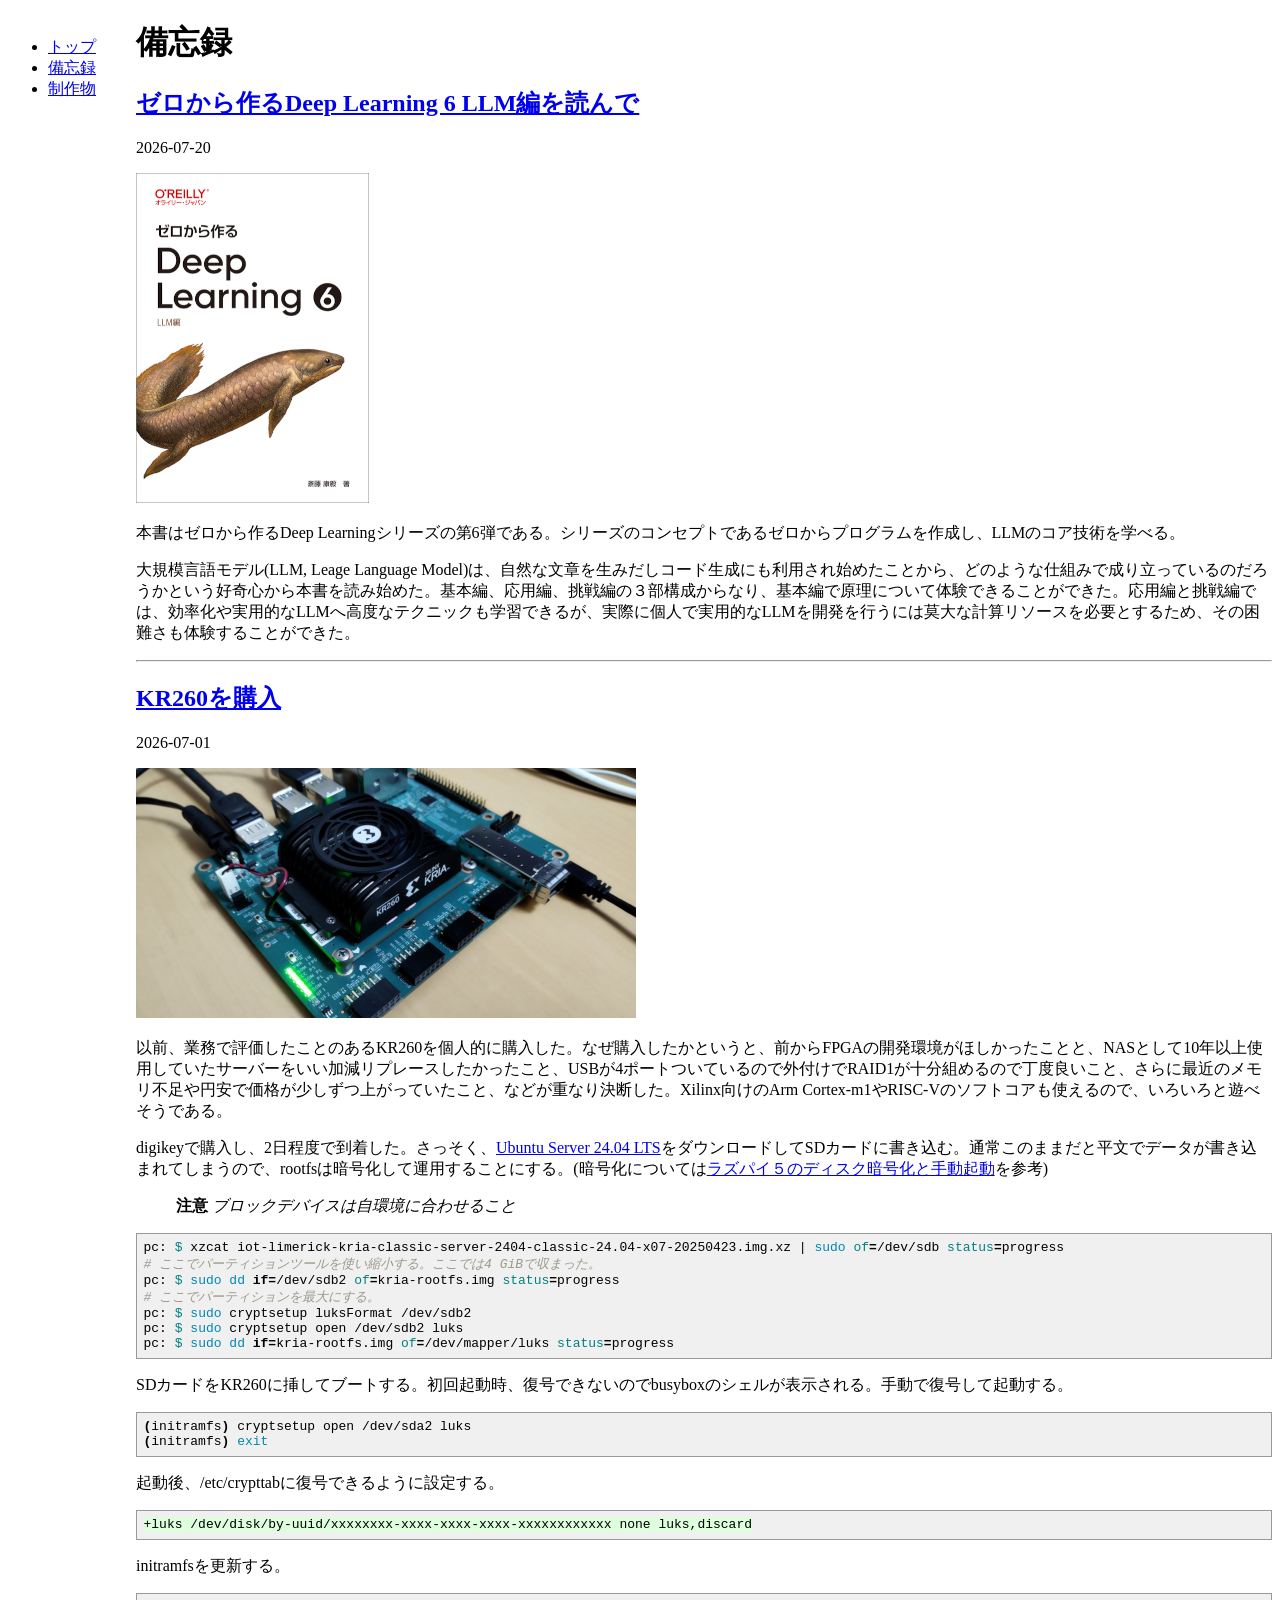
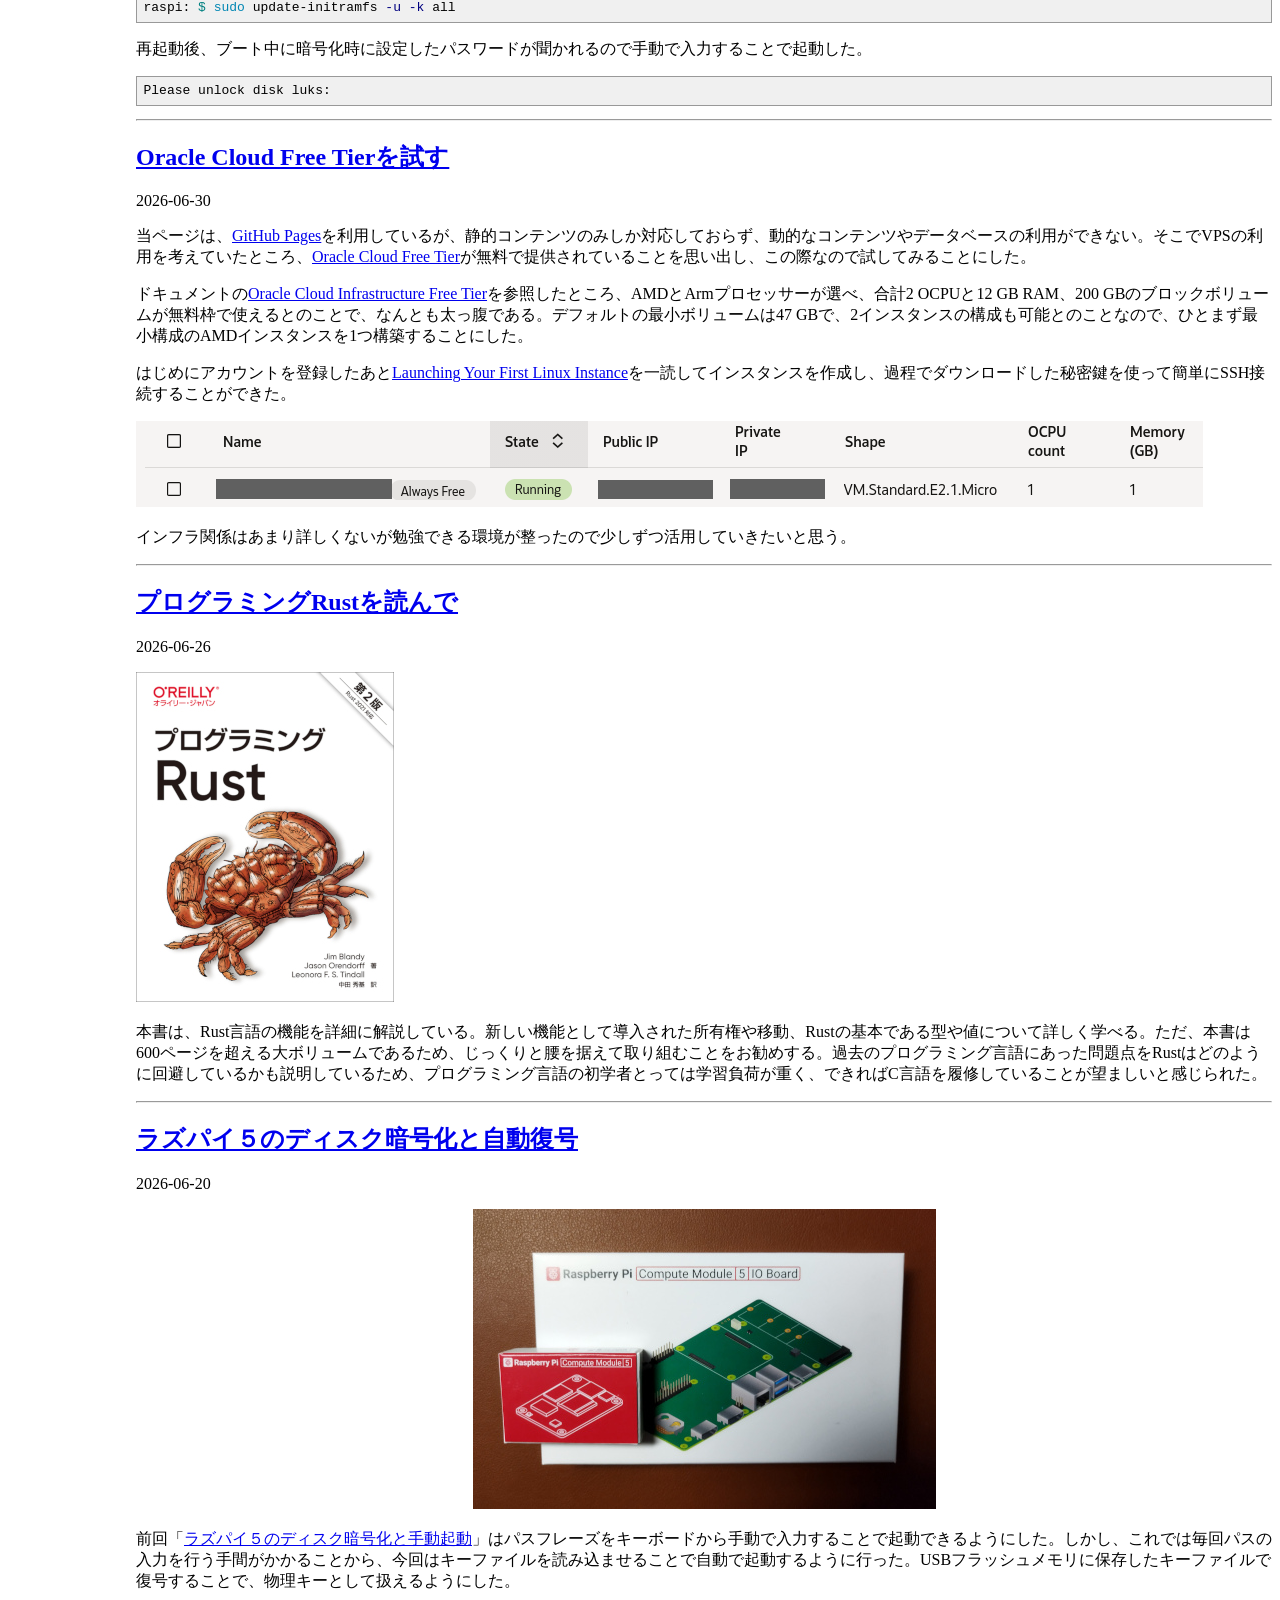
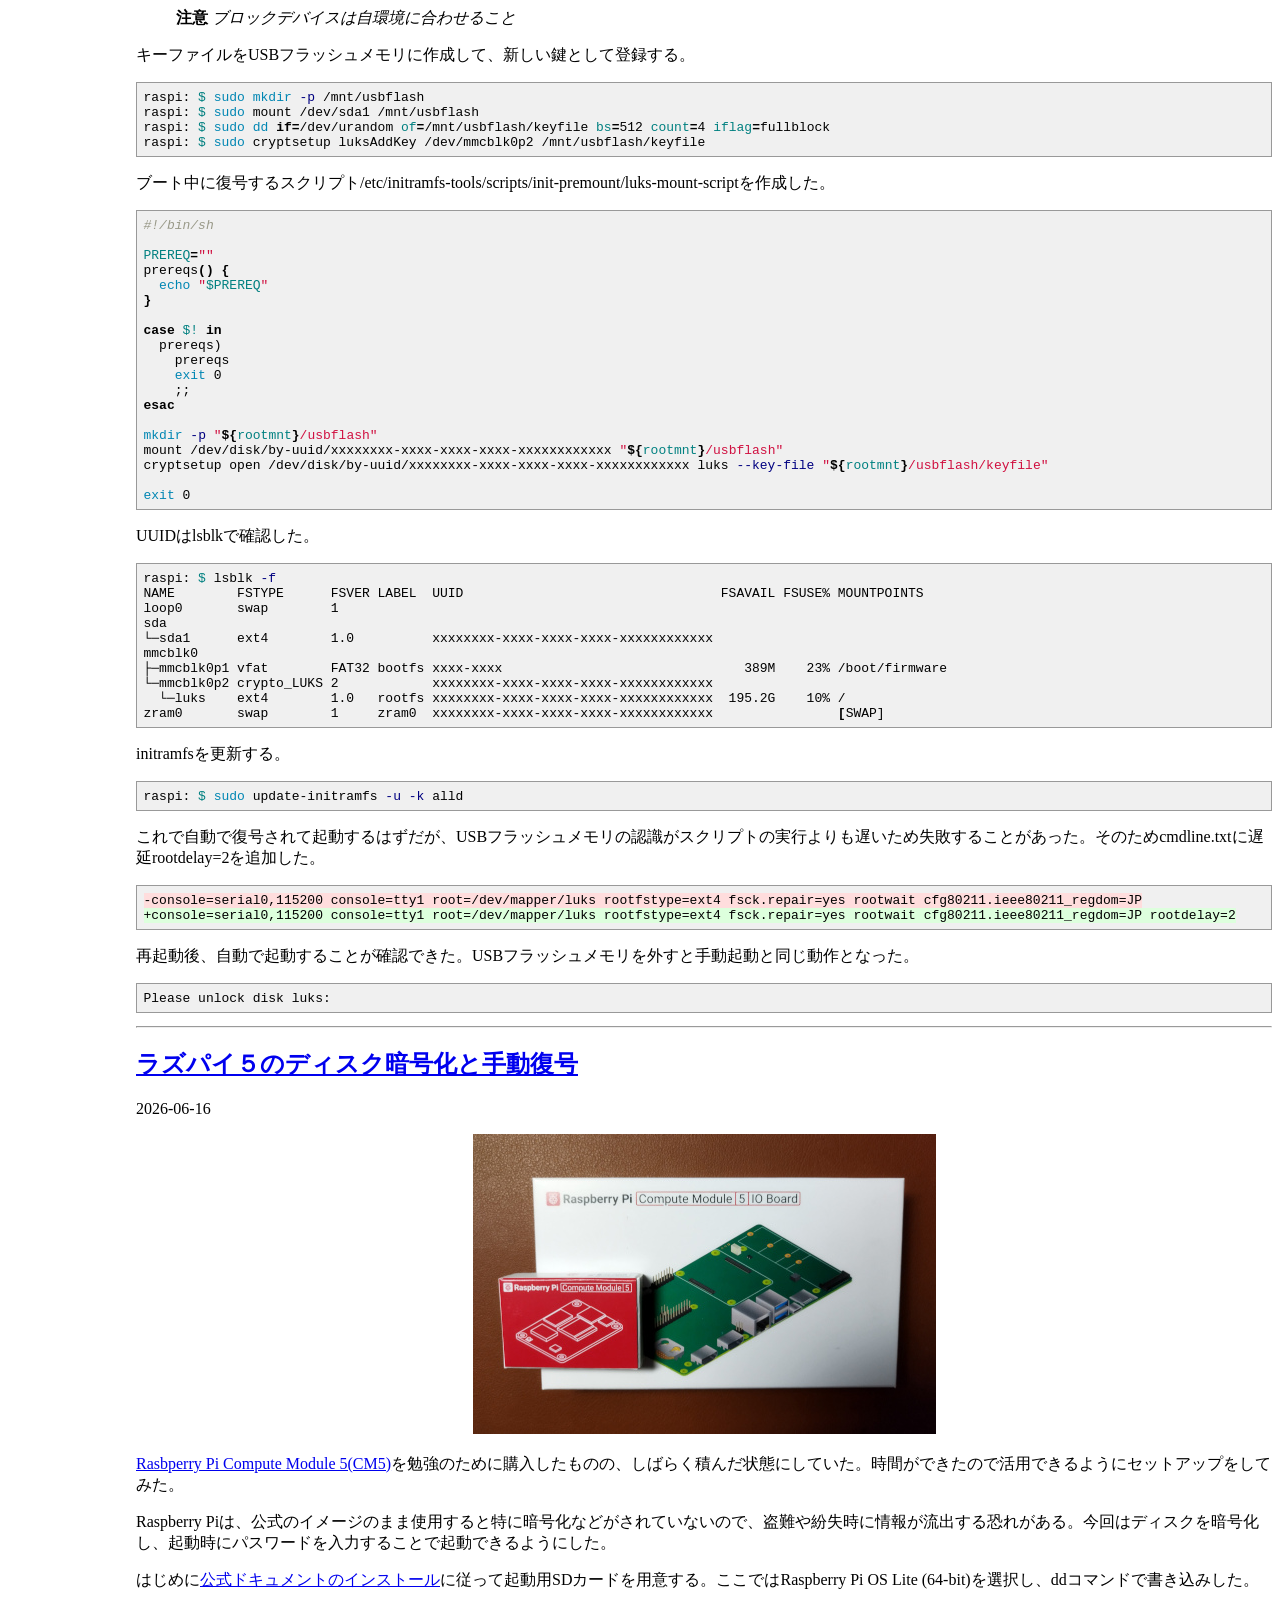
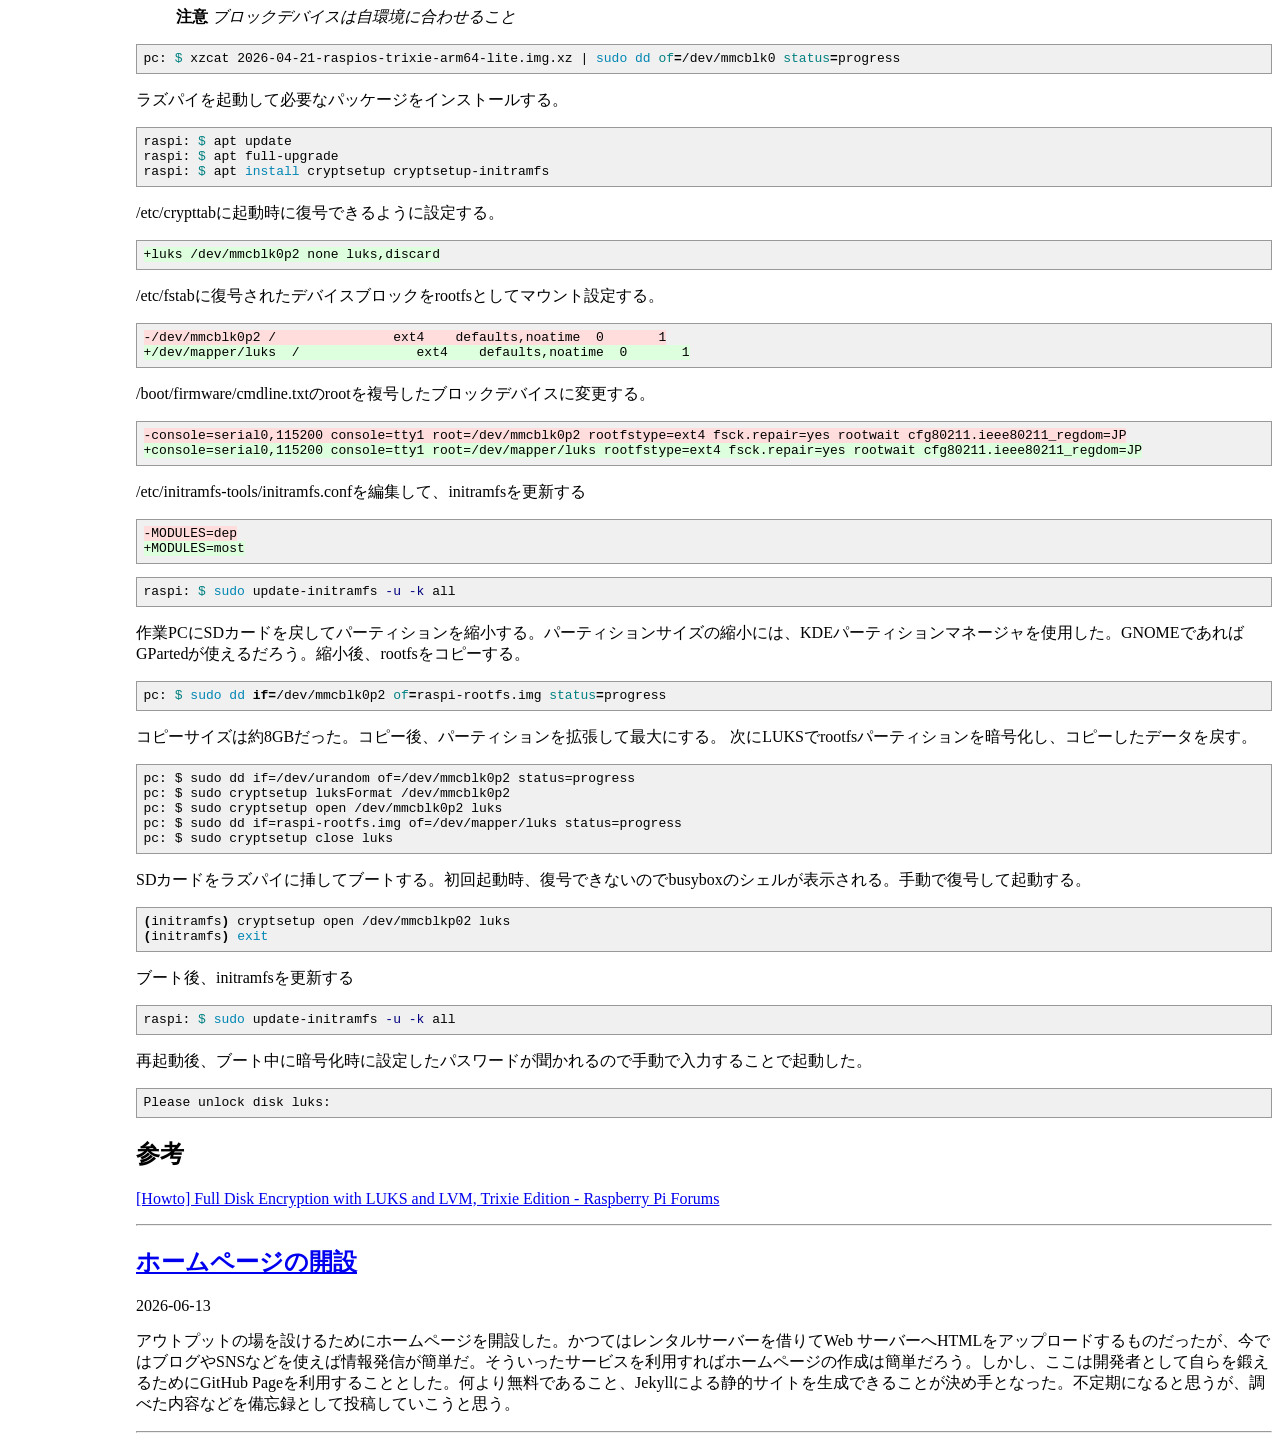
==== commit f933d92c: "備忘録に「ゼロから作るDeep Learning 6 LLM編を読んで」を追加 スタック歴にLLMを追加" ====
--- a/blog.html
+++ b/blog.html
@@ -22,6 +22,16 @@
 <div style="padding-left: 128px;">
 <h1>備忘録</h1>
 
+<h2><a href="/2026/07/20/learn-deeplearning6-llm.html">ゼロから作るDeep Learning 6 LLM編を読んで</a></h2>
+2026-07-20
+<p><a href="https://www.oreilly.co.jp/books/9784814401611/"><img src="/assets/images/deeplearning6-llm.jpg" alt="deeplearning6-llm" /></a></p>
+
+<p>本書はゼロから作るDeep Learningシリーズの第6弾である。シリーズのコンセプトであるゼロからプログラムを作成し、LLMのコア技術を学べる。</p>
+
+<p>大規模言語モデル(LLM, Leage Language Model)は、自然な文章を生みだしコード生成にも利用され始めたことから、どのような仕組みで成り立っているのだろうかという好奇心から本書を読み始めた。基本編、応用編、挑戦編の３部構成からなり、基本編で原理について体験できることができた。応用編と挑戦編では、効率化や実用的なLLMへ高度なテクニックも学習できるが、実際に個人で実用的なLLMを開発を行うには莫大な計算リソースを必要とするため、その困難さも体験することができた。</p>
+
+<hr>
+
 <h2><a href="/2026/07/01/bought-kr260.html">KR260を購入</a></h2>
 2026-07-01
 <p><img src="/assets/images/kr260.jpg" alt="KR260" /></p>
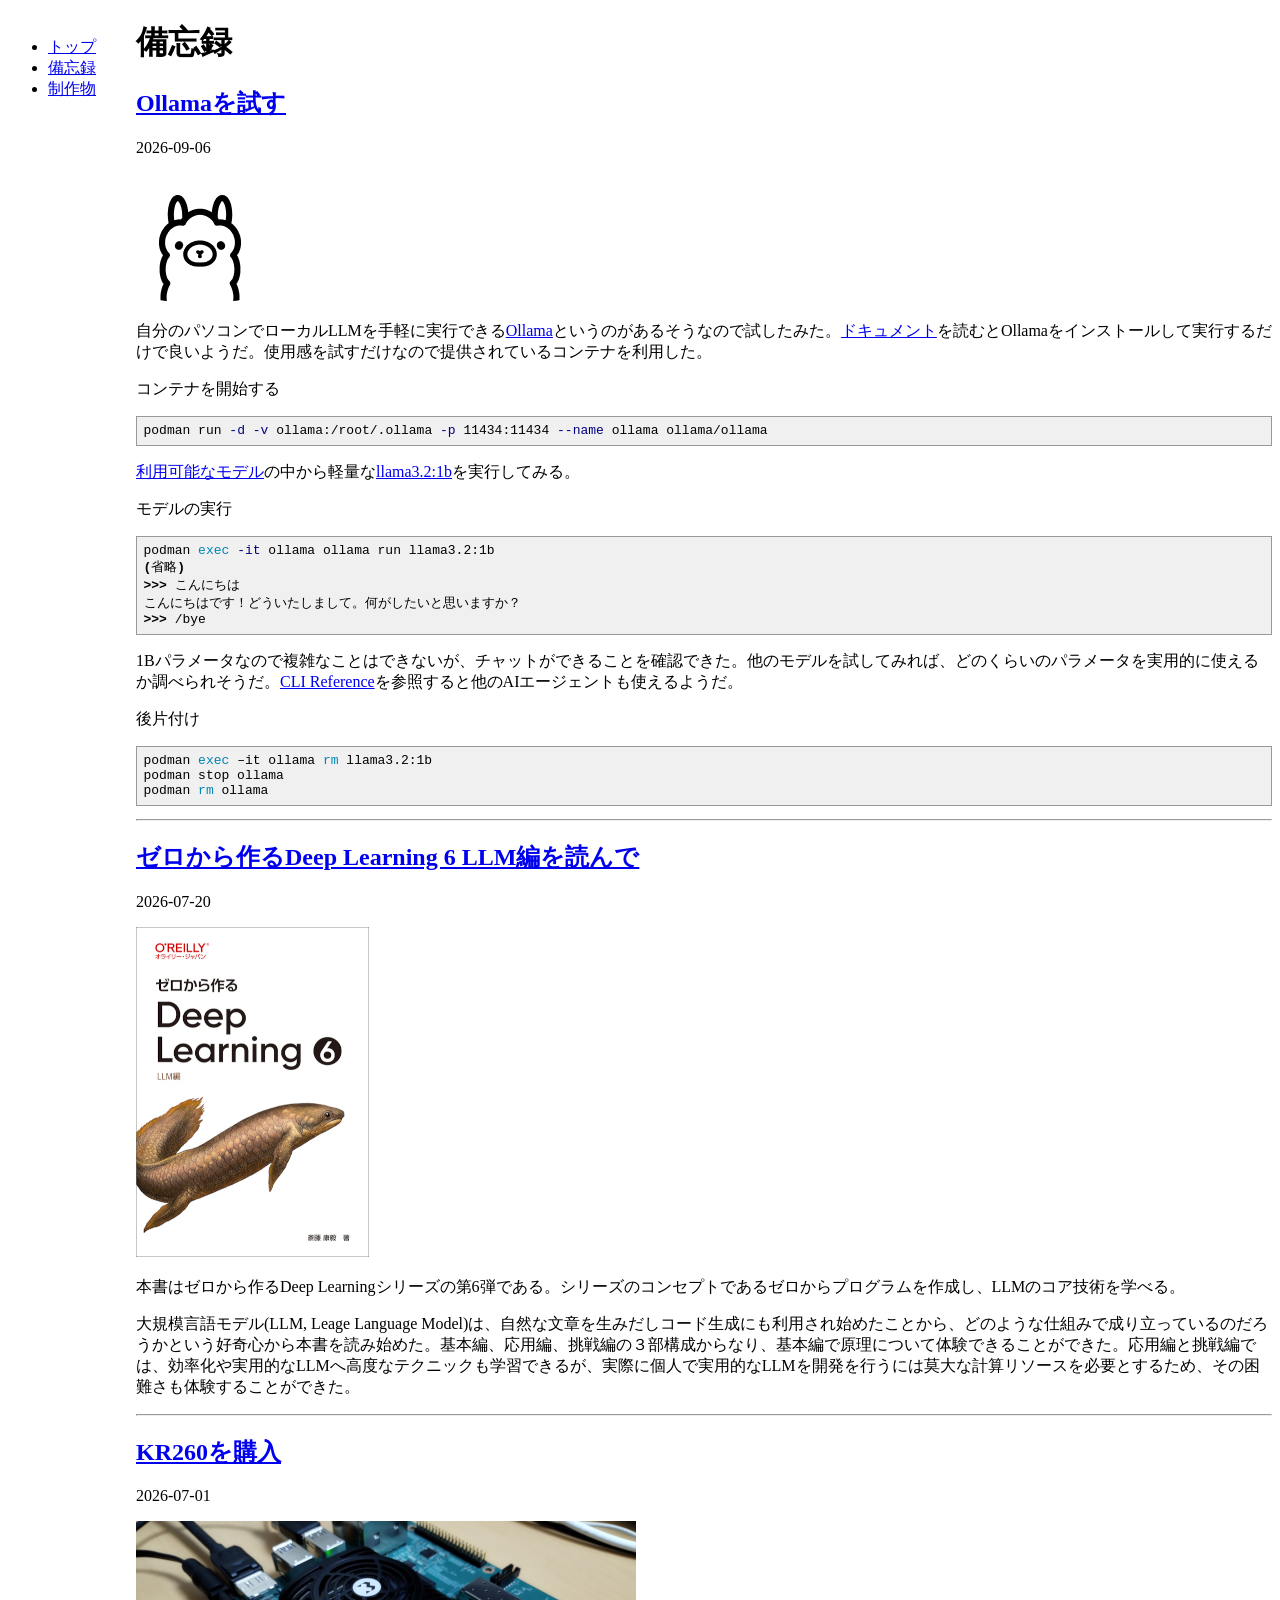
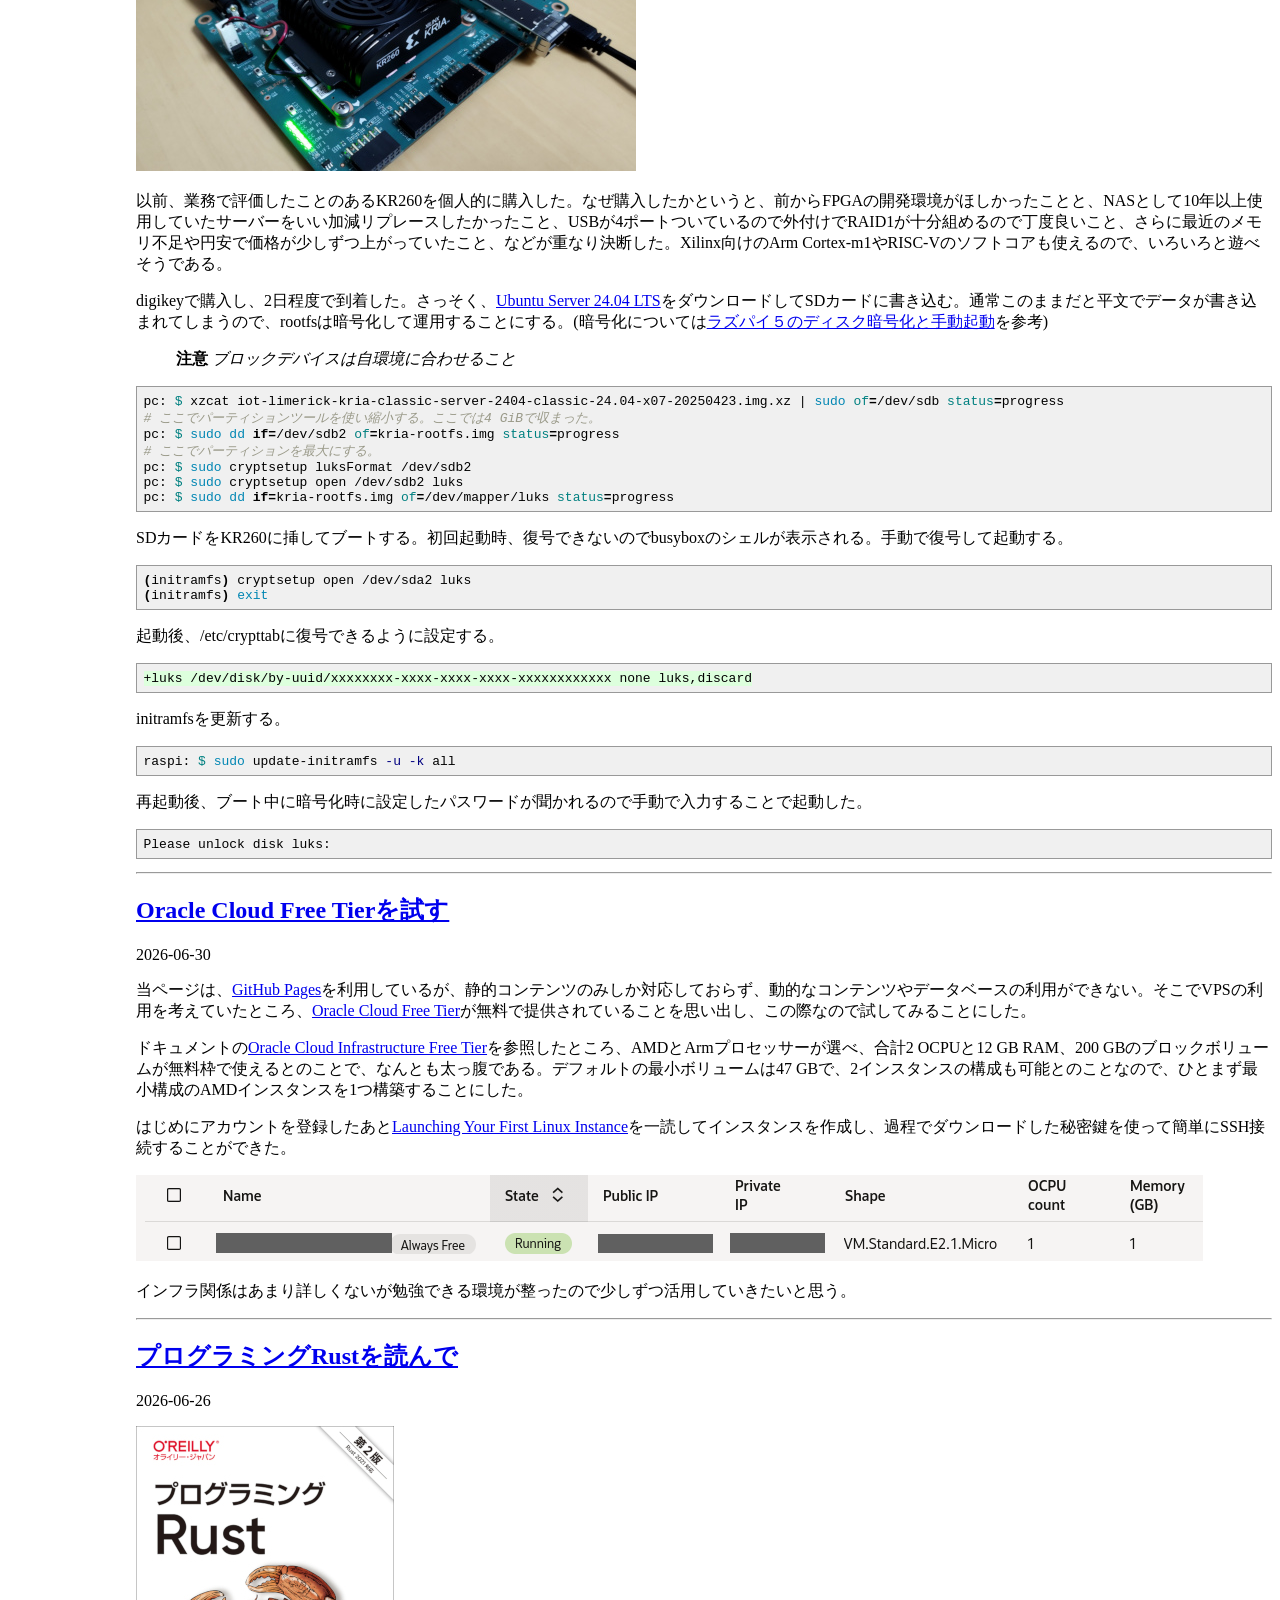
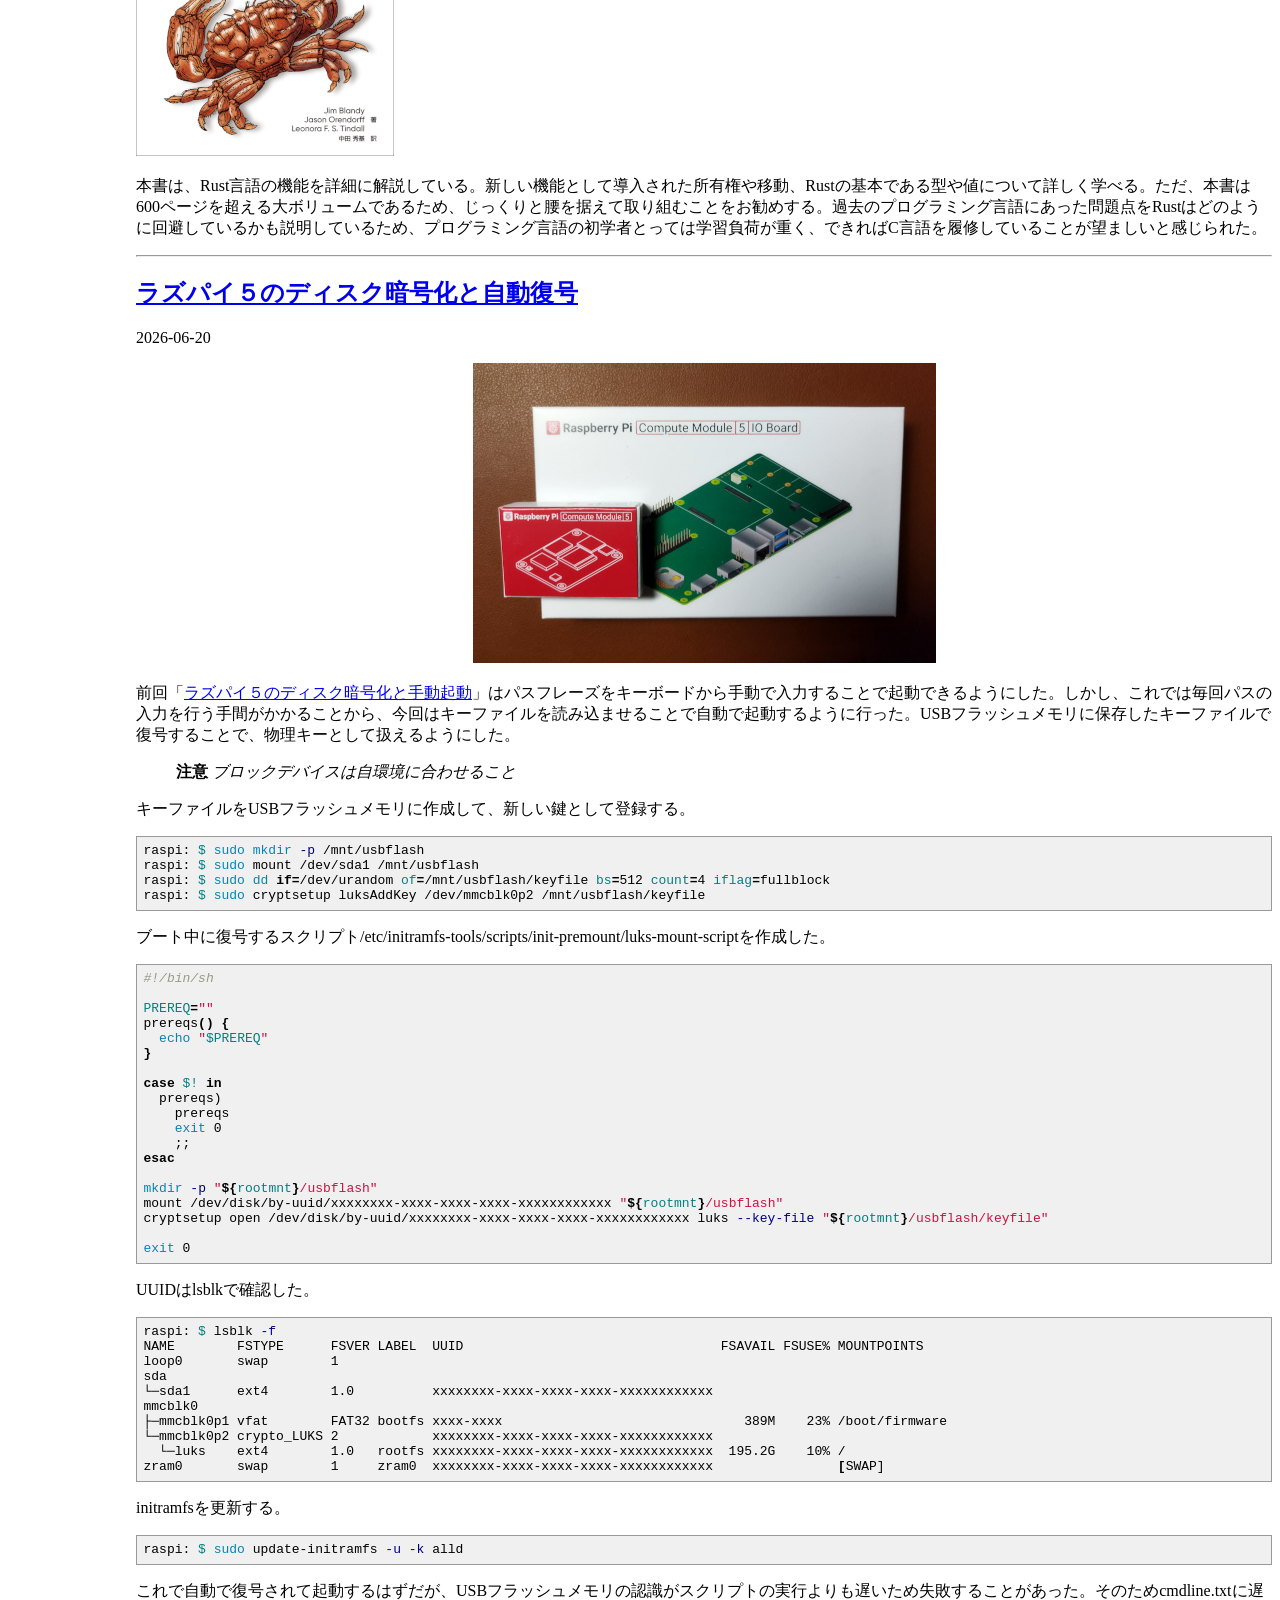
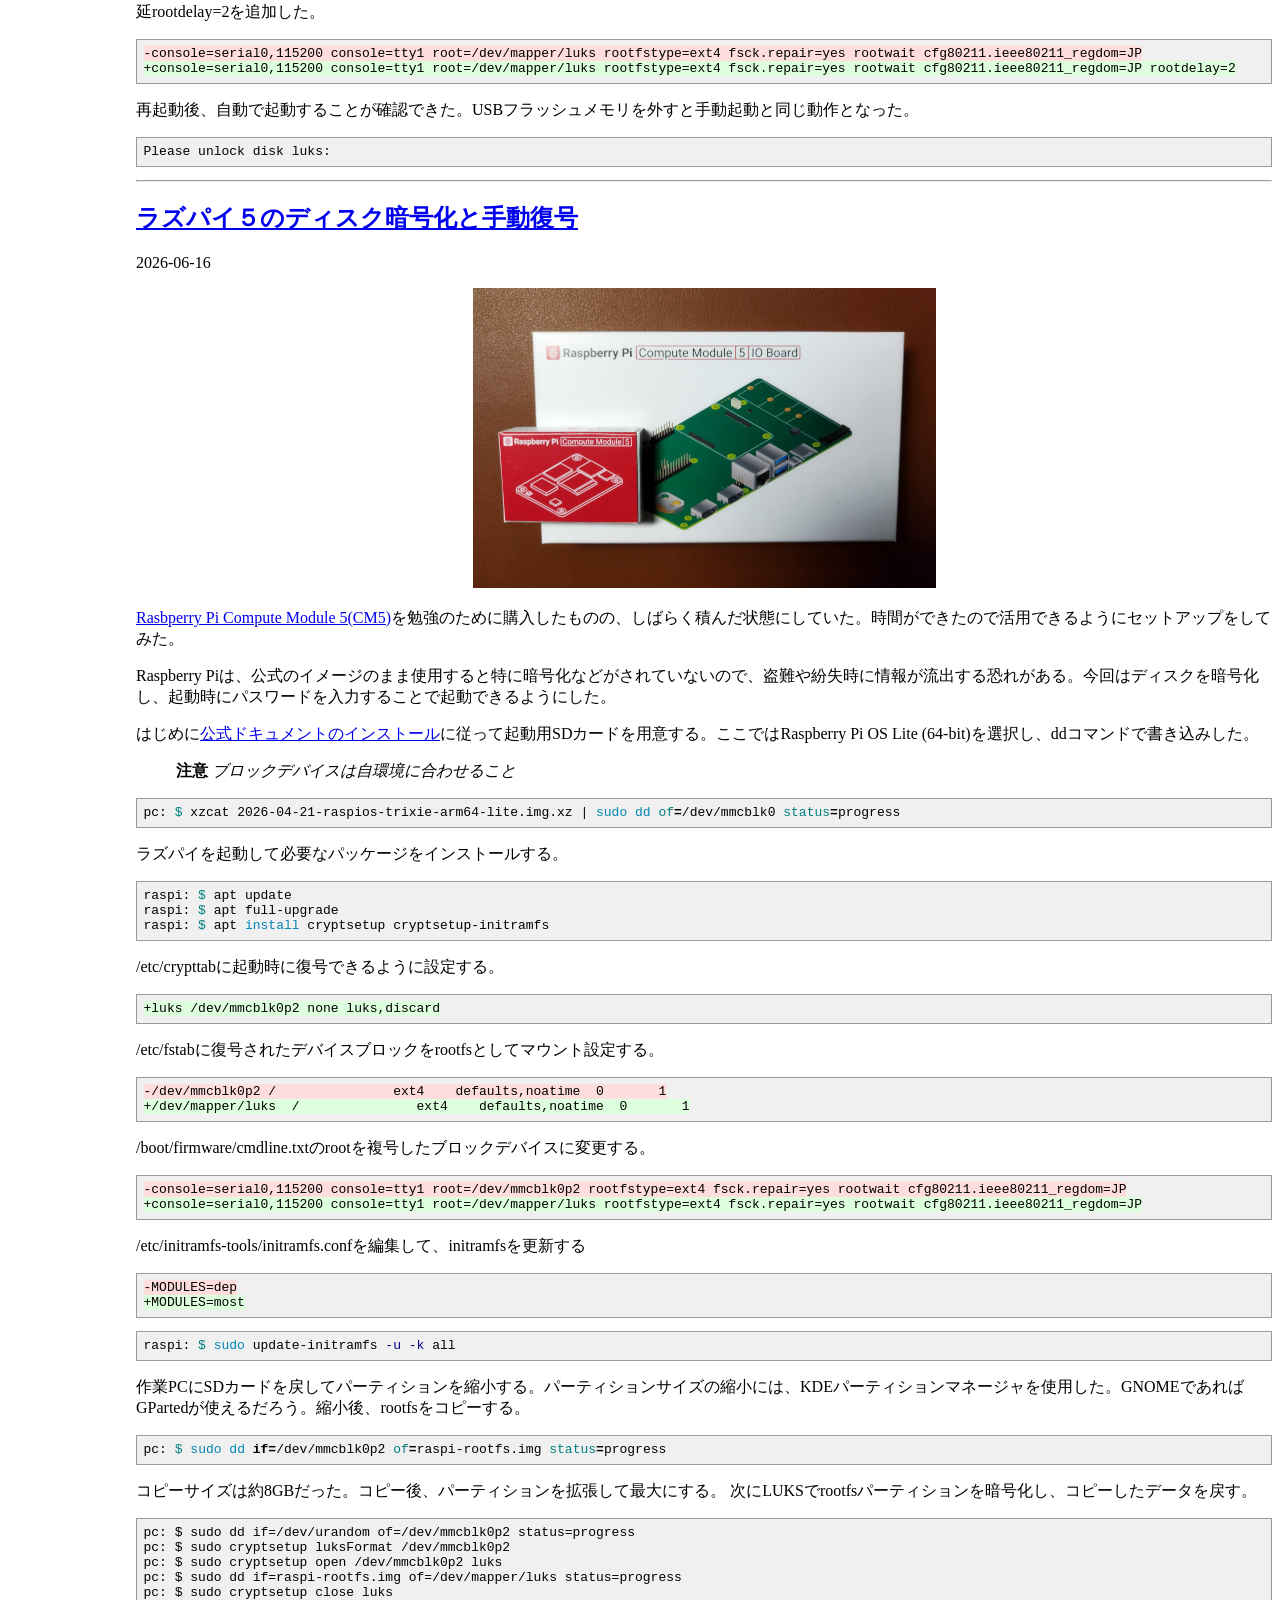
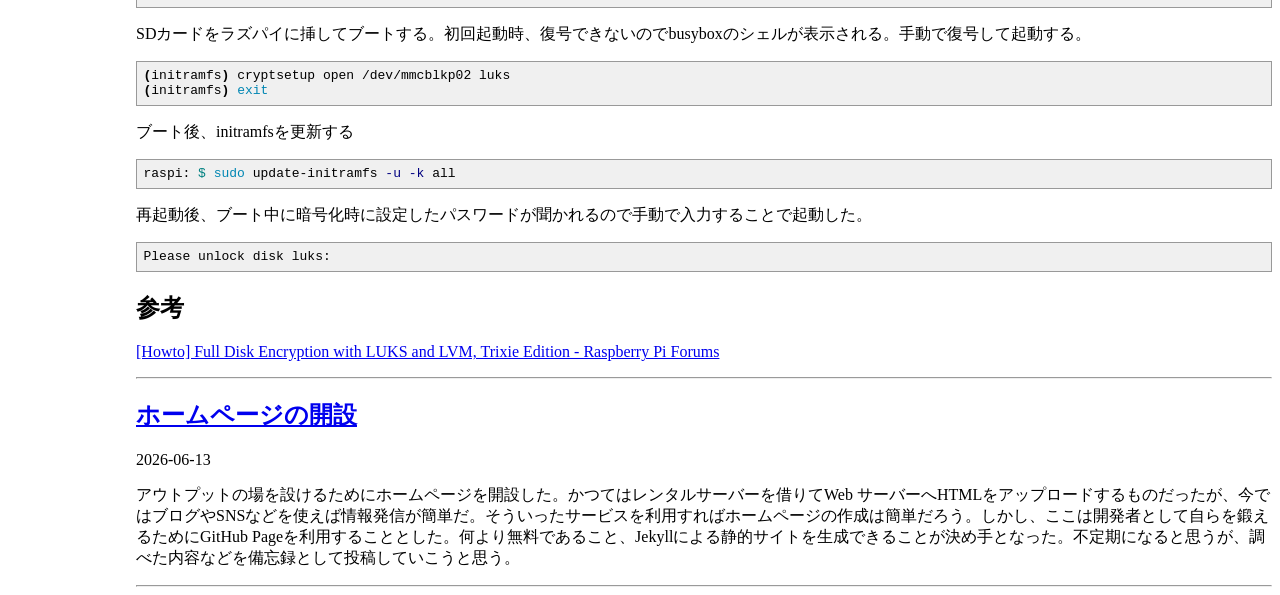
==== commit 70d6e5d1: "備忘録に「Ollamaを試す」を追加" ====
--- a/blog.html
+++ b/blog.html
@@ -22,6 +22,34 @@
 <div style="padding-left: 128px;">
 <h1>備忘録</h1>
 
+<h2><a href="/2026/09/06/ollama.html">Ollamaを試す</a></h2>
+2026-09-06
+<p><img src="/assets/images/ollama-logo.png" alt="ollama-logo" /></p>
+
+<p>自分のパソコンでローカルLLMを手軽に実行できる<a href="https://ollama.com/">Ollama</a>というのがあるそうなので試したみた。<a href="https://docs.ollama.com/">ドキュメント</a>を読むとOllamaをインストールして実行するだけで良いようだ。使用感を試すだけなので提供されているコンテナを利用した。</p>
+
+<p>コンテナを開始する</p>
+<div class="language-sh highlighter-rouge"><div class="highlight"><pre class="highlight"><code>podman run <span class="nt">-d</span> <span class="nt">-v</span> ollama:/root/.ollama <span class="nt">-p</span> 11434:11434 <span class="nt">--name</span> ollama ollama/ollama
+</code></pre></div></div>
+<p><a href="https://ollama.com/search">利用可能なモデル</a>の中から軽量な<a href="https://ollama.com/library/llama3.2:1b">llama3.2:1b</a>を実行してみる。</p>
+
+<p>モデルの実行</p>
+<div class="language-sh highlighter-rouge"><div class="highlight"><pre class="highlight"><code>podman <span class="nb">exec</span> <span class="nt">-it</span> ollama ollama run llama3.2:1b
+<span class="o">(</span>省略<span class="o">)</span> 
+<span class="o">&gt;&gt;&gt;</span> こんにちは
+こんにちはです！どういたしまして。何がしたいと思いますか？
+<span class="o">&gt;&gt;&gt;</span> /bye
+</code></pre></div></div>
+<p>1Bパラメータなので複雑なことはできないが、チャットができることを確認できた。他のモデルを試してみれば、どのくらいのパラメータを実用的に使えるか調べられそうだ。<a href="https://docs.ollama.com/cli">CLI Reference</a>を参照すると他のAIエージェントも使えるようだ。</p>
+
+<p>後片付け</p>
+<div class="language-sh highlighter-rouge"><div class="highlight"><pre class="highlight"><code>podman <span class="nb">exec</span> –it ollama <span class="nb">rm </span>llama3.2:1b
+podman stop ollama
+podman <span class="nb">rm </span>ollama
+</code></pre></div></div>
+
+<hr>
+
 <h2><a href="/2026/07/20/learn-deeplearning6-llm.html">ゼロから作るDeep Learning 6 LLM編を読んで</a></h2>
 2026-07-20
 <p><a href="https://www.oreilly.co.jp/books/9784814401611/"><img src="/assets/images/deeplearning6-llm.jpg" alt="deeplearning6-llm" /></a></p>
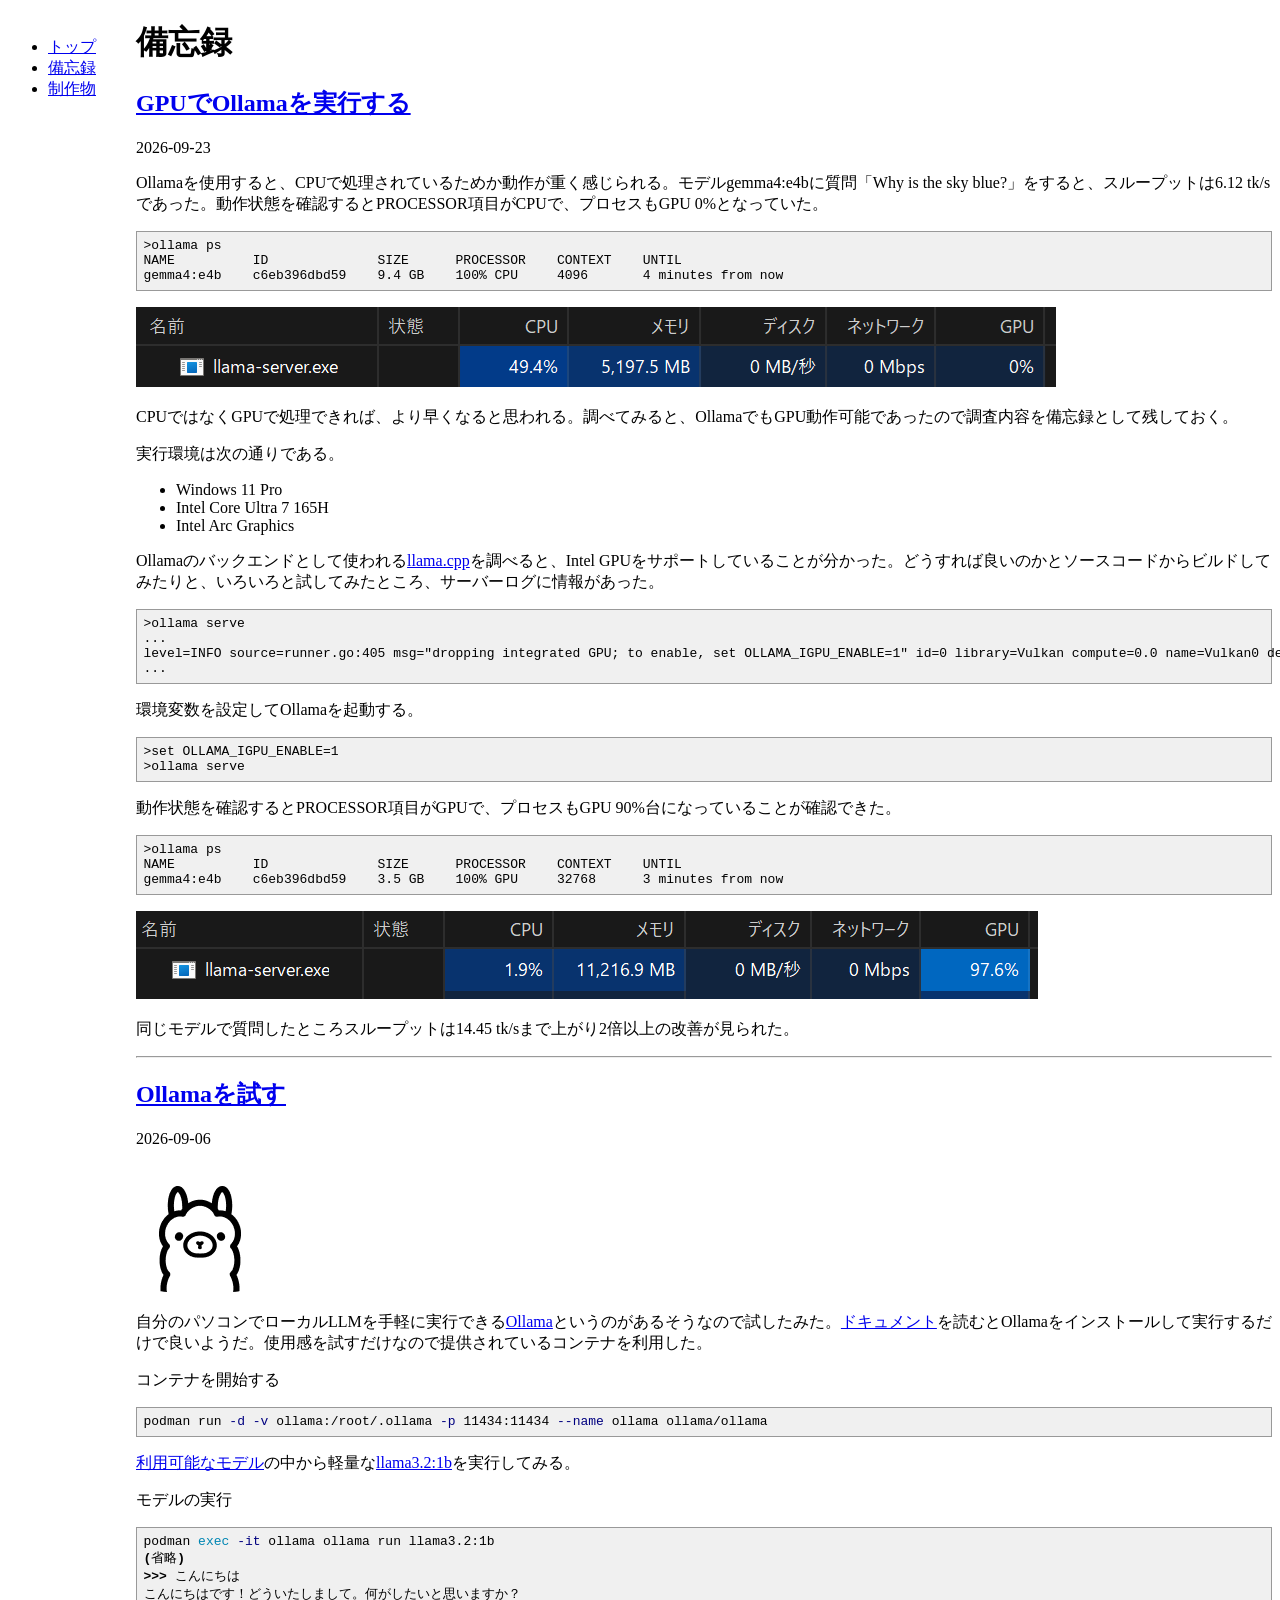
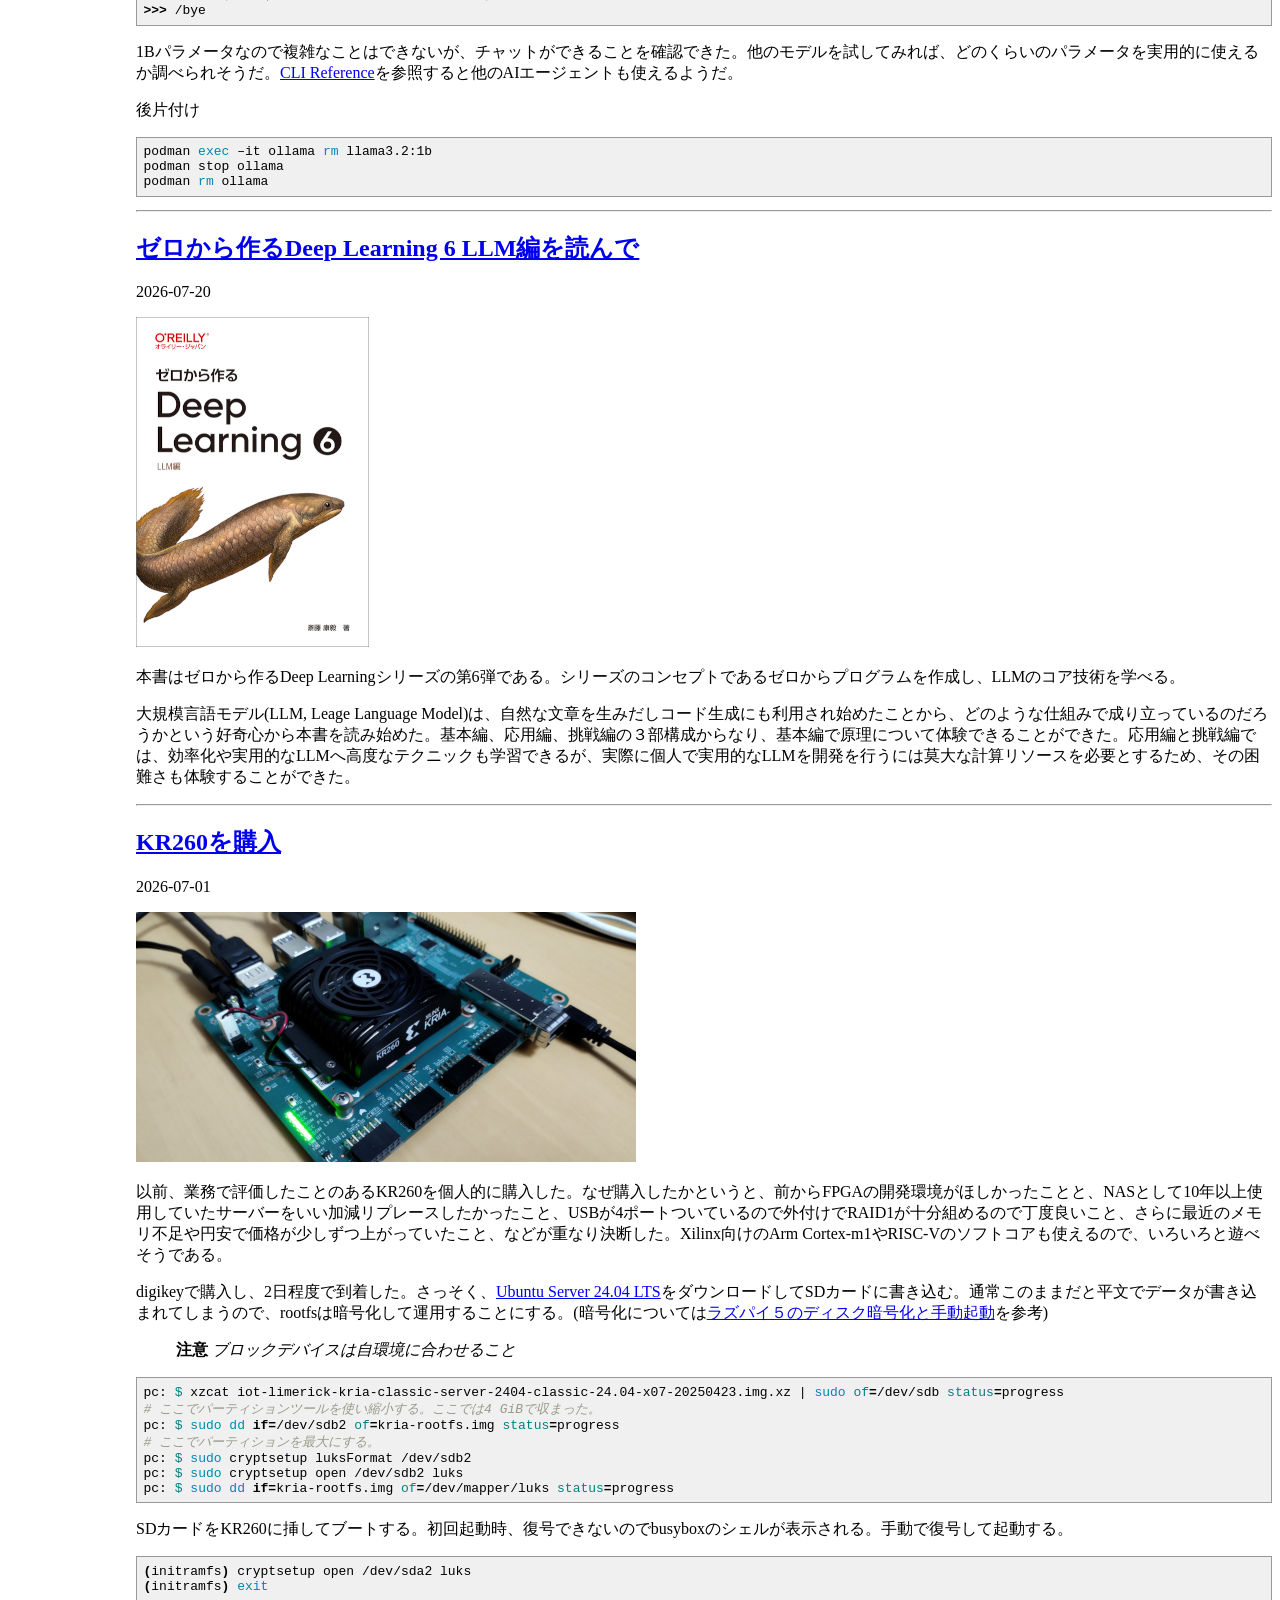
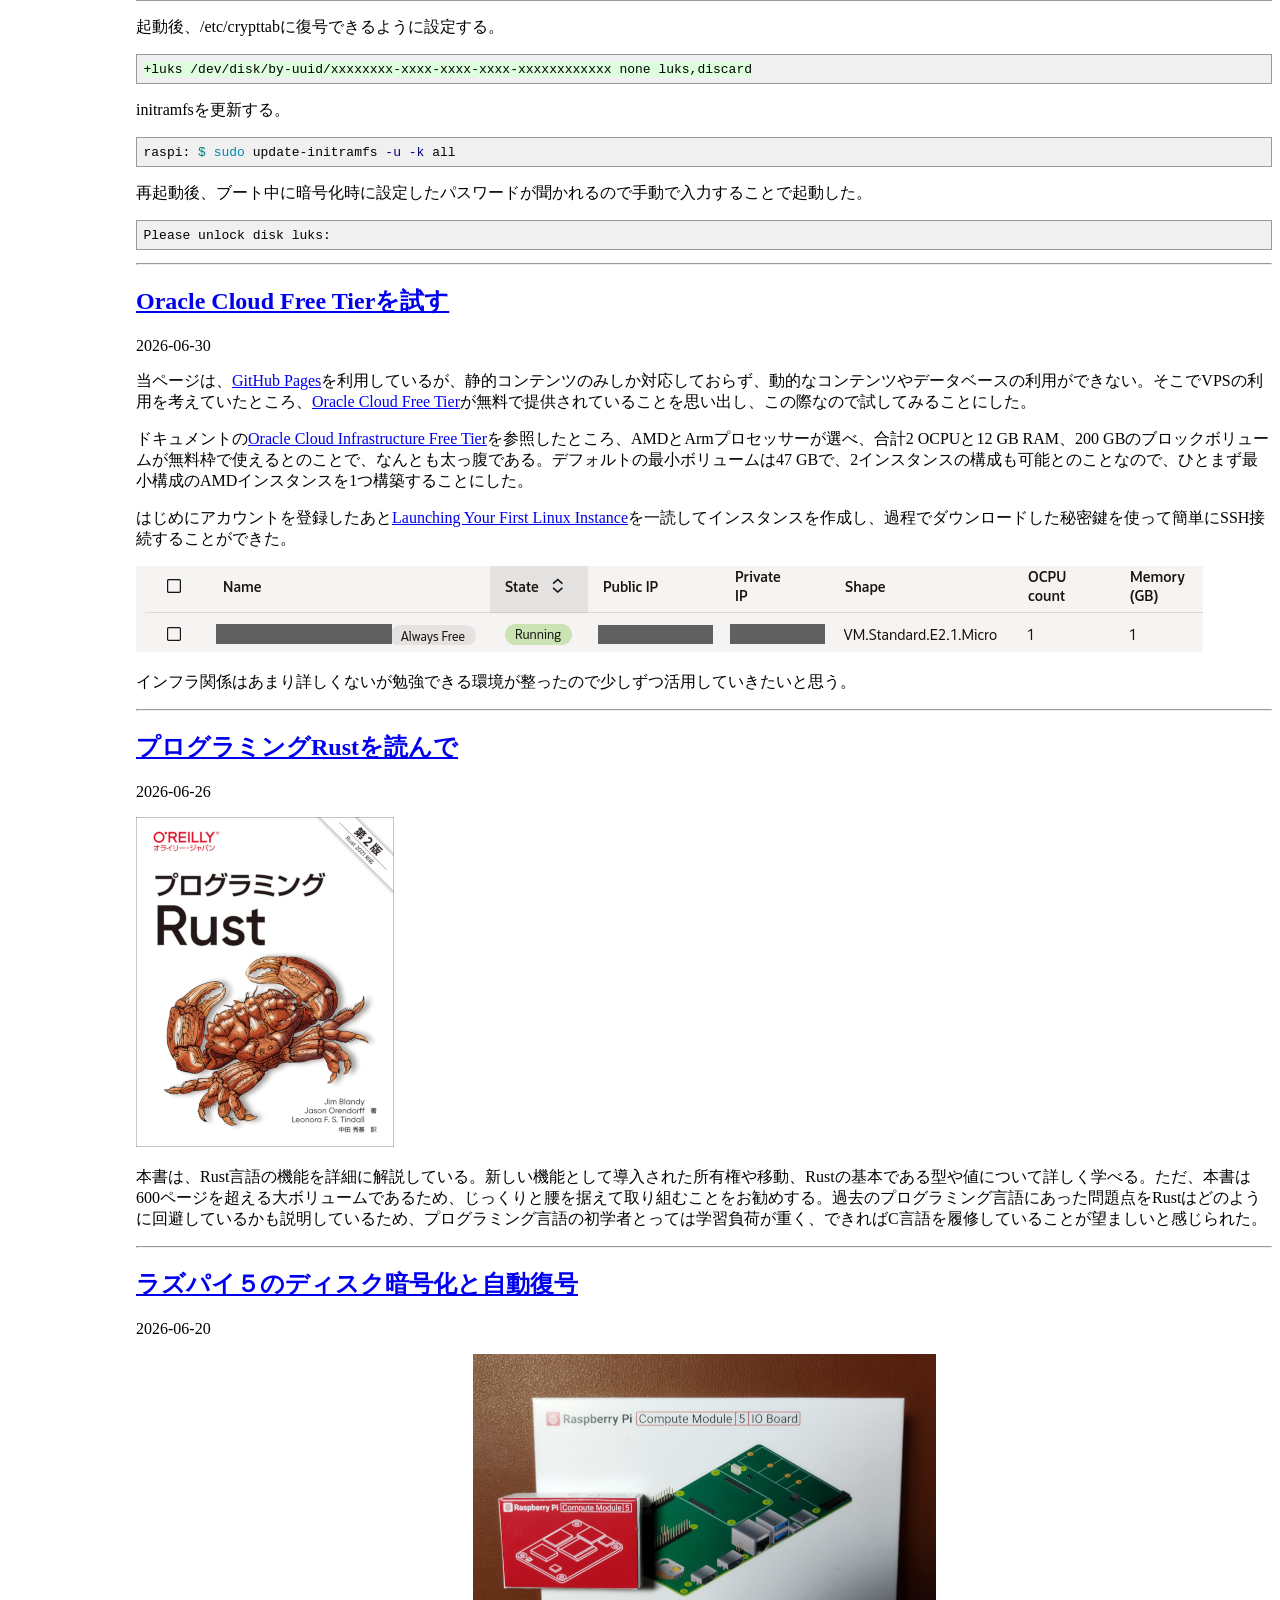
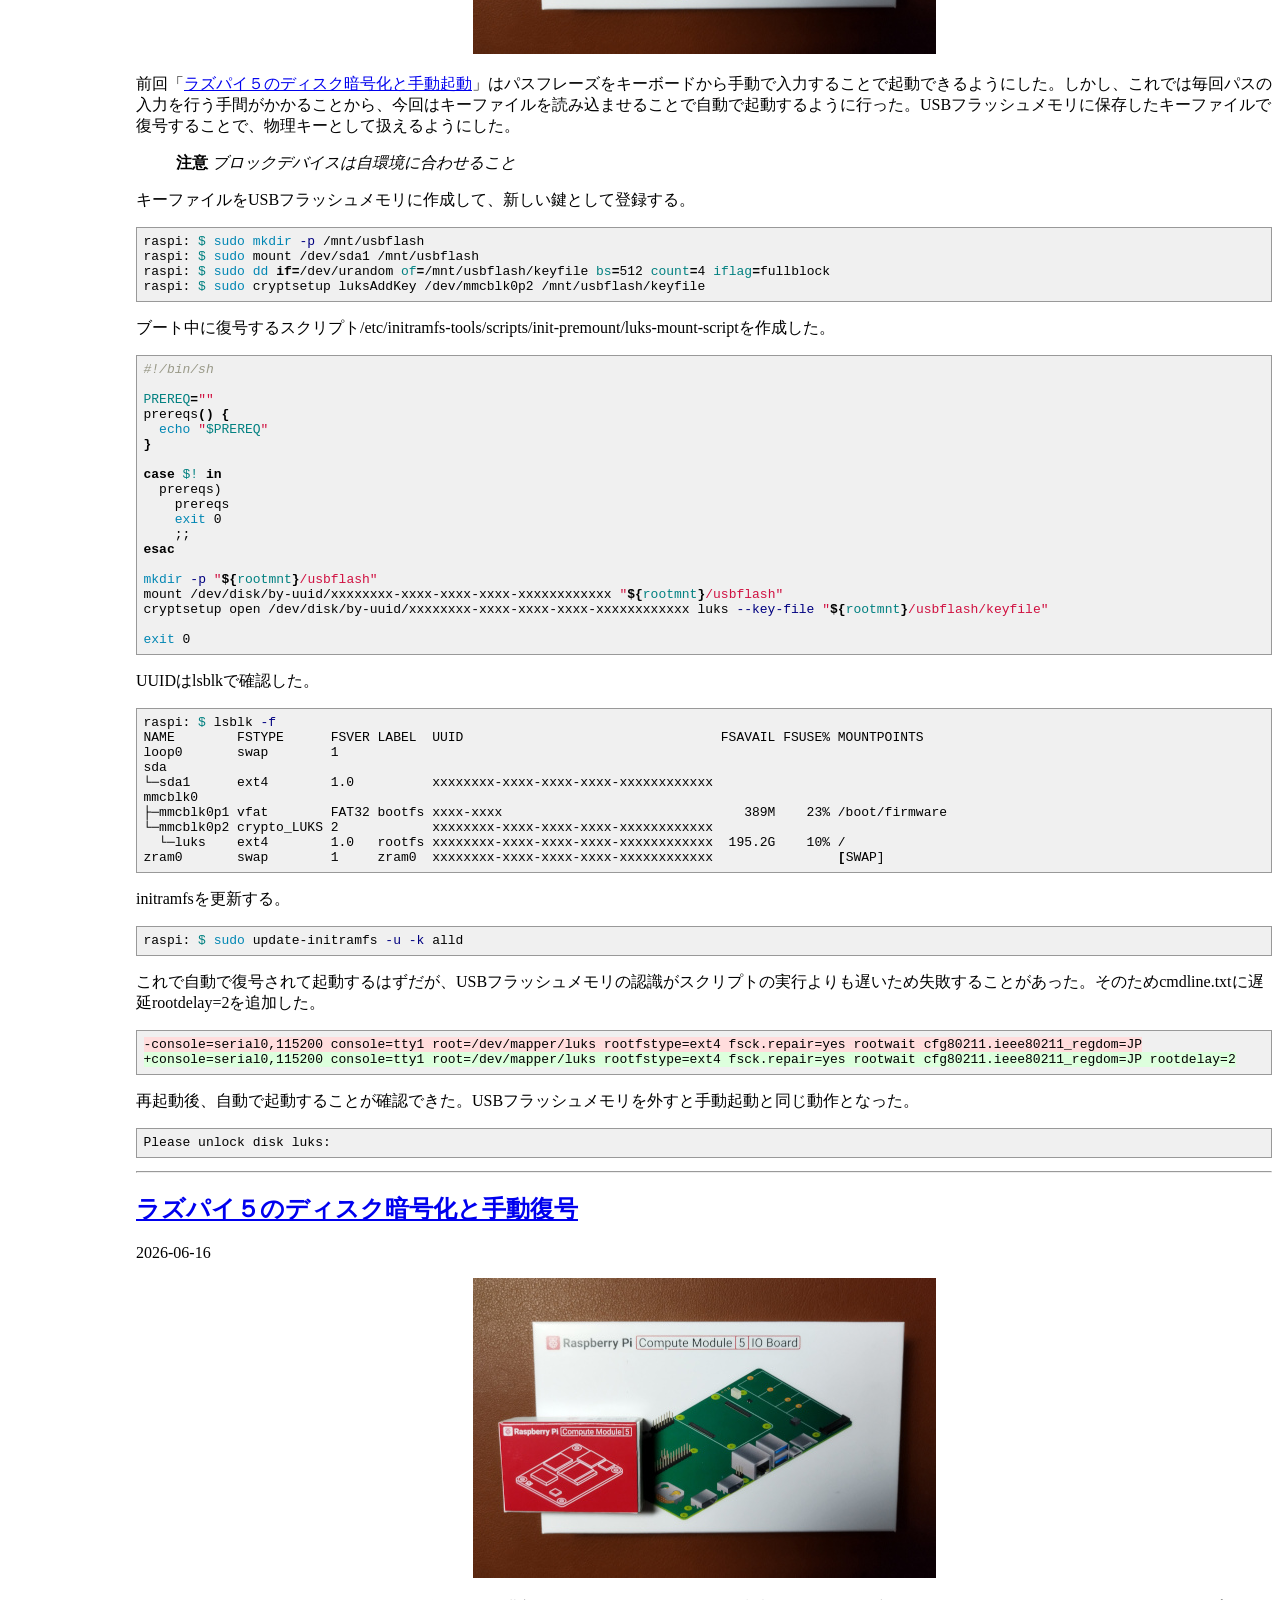
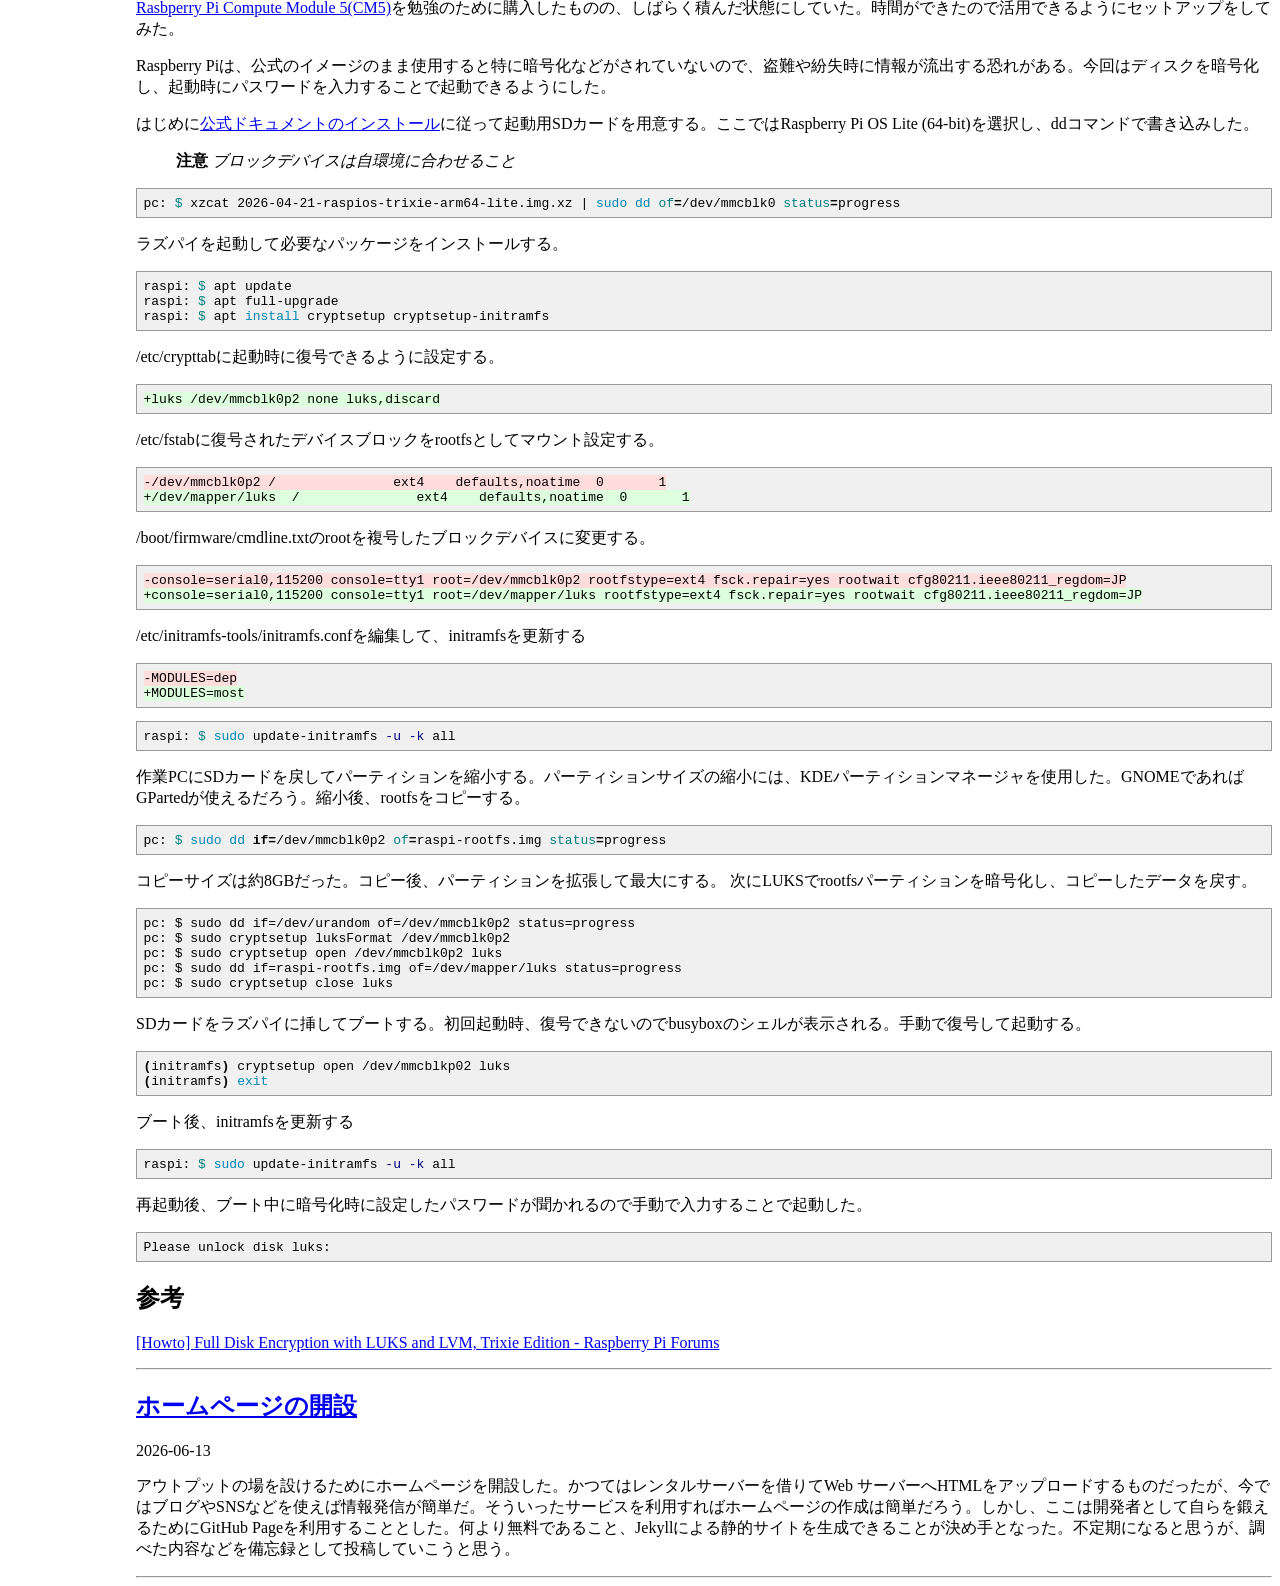
==== commit bd27a605: "備忘録に「GPUでOllamaを実行する」を追加" ====
--- a/blog.html
+++ b/blog.html
@@ -22,6 +22,47 @@
 <div style="padding-left: 128px;">
 <h1>備忘録</h1>
 
+<h2><a href="/2026/09/23/run-ollama-on-gpu.html">GPUでOllamaを実行する</a></h2>
+2026-09-23
+<p>Ollamaを使用すると、CPUで処理されているためか動作が重く感じられる。モデルgemma4:e4bに質問「Why is the sky blue?」をすると、スループットは6.12 tk/sであった。動作状態を確認するとPROCESSOR項目がCPUで、プロセスもGPU 0%となっていた。</p>
+<div class="language-plaintext highlighter-rouge"><div class="highlight"><pre class="highlight"><code>&gt;ollama ps
+NAME          ID              SIZE      PROCESSOR    CONTEXT    UNTIL
+gemma4:e4b    c6eb396dbd59    9.4 GB    100% CPU     4096       4 minutes from now
+</code></pre></div></div>
+<p><img src="/assets/images/llama-on-cpu.png" alt="llama-on-cpu" /></p>
+
+<p>CPUではなくGPUで処理できれば、より早くなると思われる。調べてみると、OllamaでもGPU動作可能であったので調査内容を備忘録として残しておく。</p>
+
+<p>実行環境は次の通りである。</p>
+<ul>
+  <li>Windows 11 Pro</li>
+  <li>Intel Core Ultra 7 165H</li>
+  <li>Intel Arc Graphics</li>
+</ul>
+
+<p>Ollamaのバックエンドとして使われる<a href="https://llama.app/">llama.cpp</a>を調べると、Intel GPUをサポートしていることが分かった。どうすれば良いのかとソースコードからビルドしてみたりと、いろいろと試してみたところ、サーバーログに情報があった。</p>
+<div class="language-plaintext highlighter-rouge"><div class="highlight"><pre class="highlight"><code>&gt;ollama serve
+...
+level=INFO source=runner.go:405 msg="dropping integrated GPU; to enable, set OLLAMA_IGPU_ENABLE=1" id=0 library=Vulkan compute=0.0 name=Vulkan0 description="Intel(R) Arc(TM) Graphics" pci_id=""
+...
+</code></pre></div></div>
+
+<p>環境変数を設定してOllamaを起動する。</p>
+<div class="language-plaintext highlighter-rouge"><div class="highlight"><pre class="highlight"><code>&gt;set OLLAMA_IGPU_ENABLE=1
+&gt;ollama serve
+</code></pre></div></div>
+
+<p>動作状態を確認するとPROCESSOR項目がGPUで、プロセスもGPU 90%台になっていることが確認できた。</p>
+<div class="language-plaintext highlighter-rouge"><div class="highlight"><pre class="highlight"><code>&gt;ollama ps
+NAME          ID              SIZE      PROCESSOR    CONTEXT    UNTIL
+gemma4:e4b    c6eb396dbd59    3.5 GB    100% GPU     32768      3 minutes from now
+</code></pre></div></div>
+<p><img src="/assets/images/llama-on-gpu.png" alt="llama-on-gpu" /></p>
+
+<p>同じモデルで質問したところスループットは14.45 tk/sまで上がり2倍以上の改善が見られた。</p>
+
+<hr>
+
 <h2><a href="/2026/09/06/ollama.html">Ollamaを試す</a></h2>
 2026-09-06
 <p><img src="/assets/images/ollama-logo.png" alt="ollama-logo" /></p>
